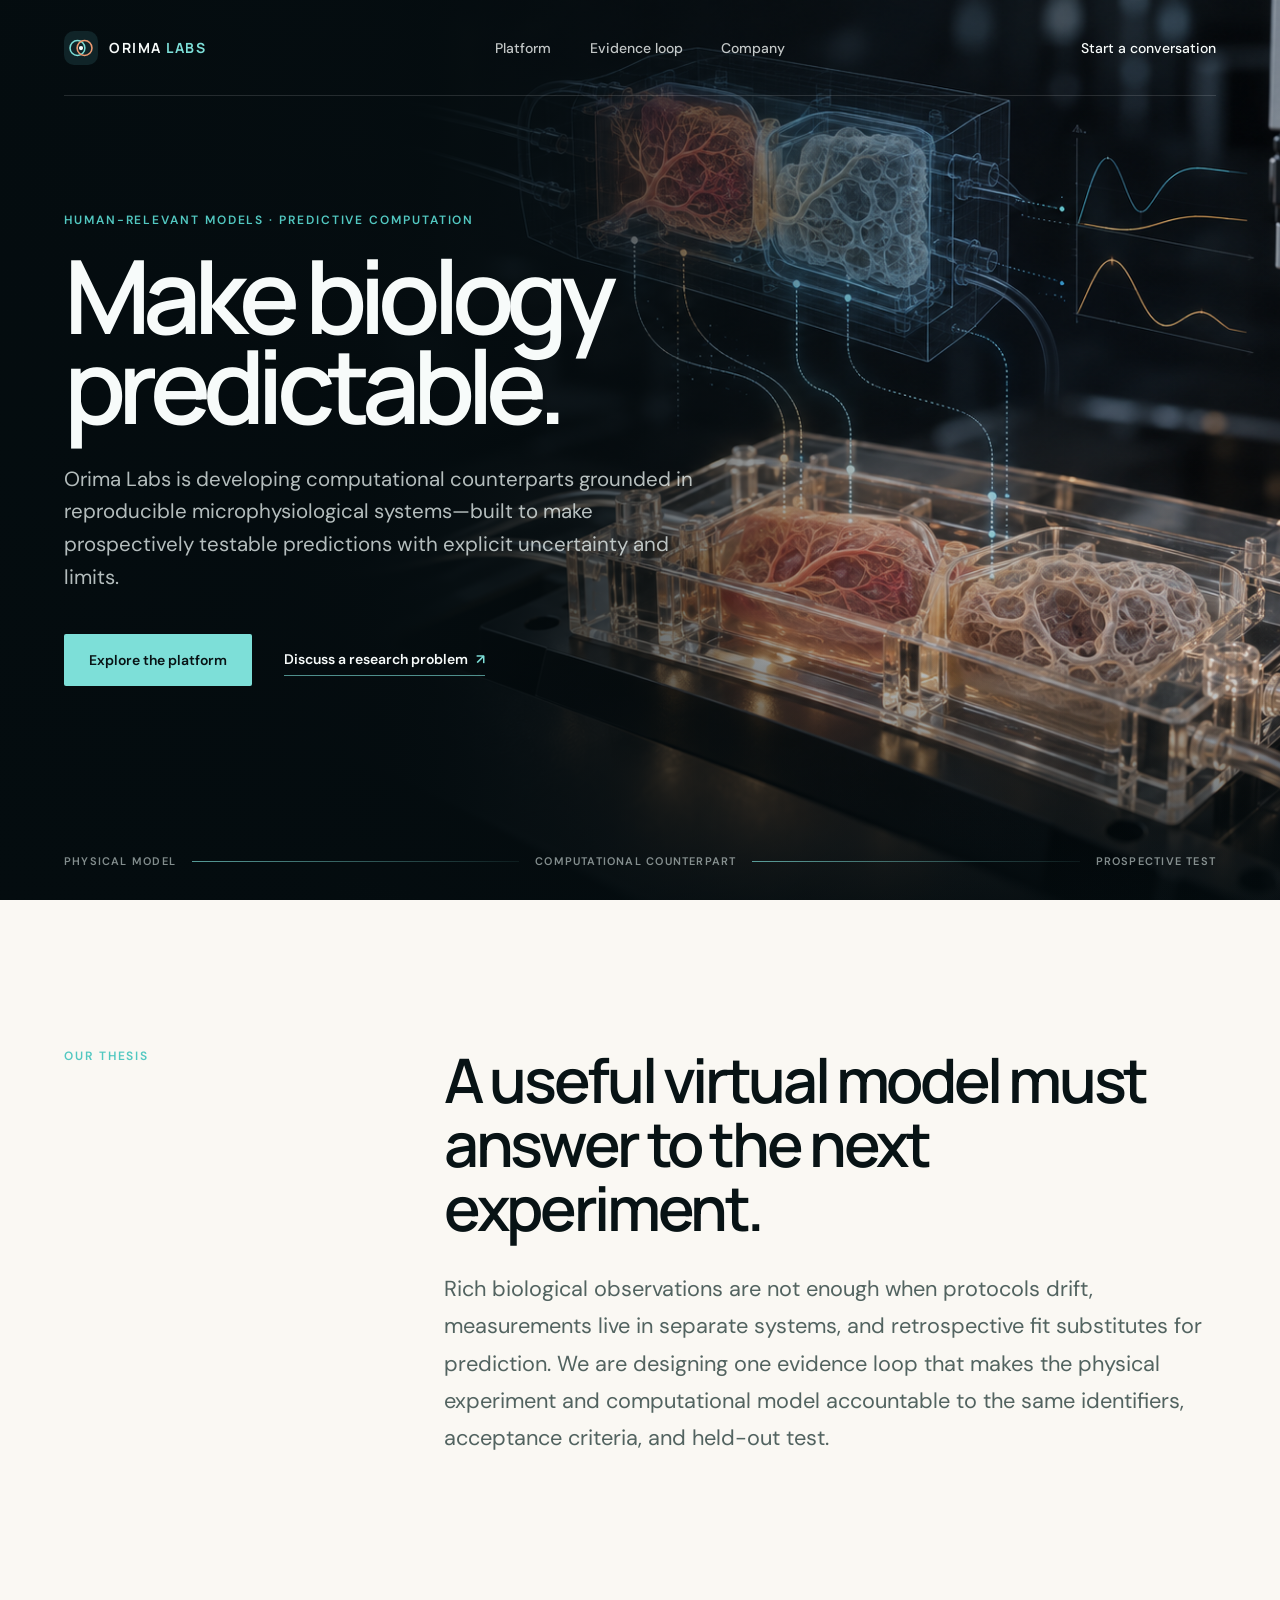
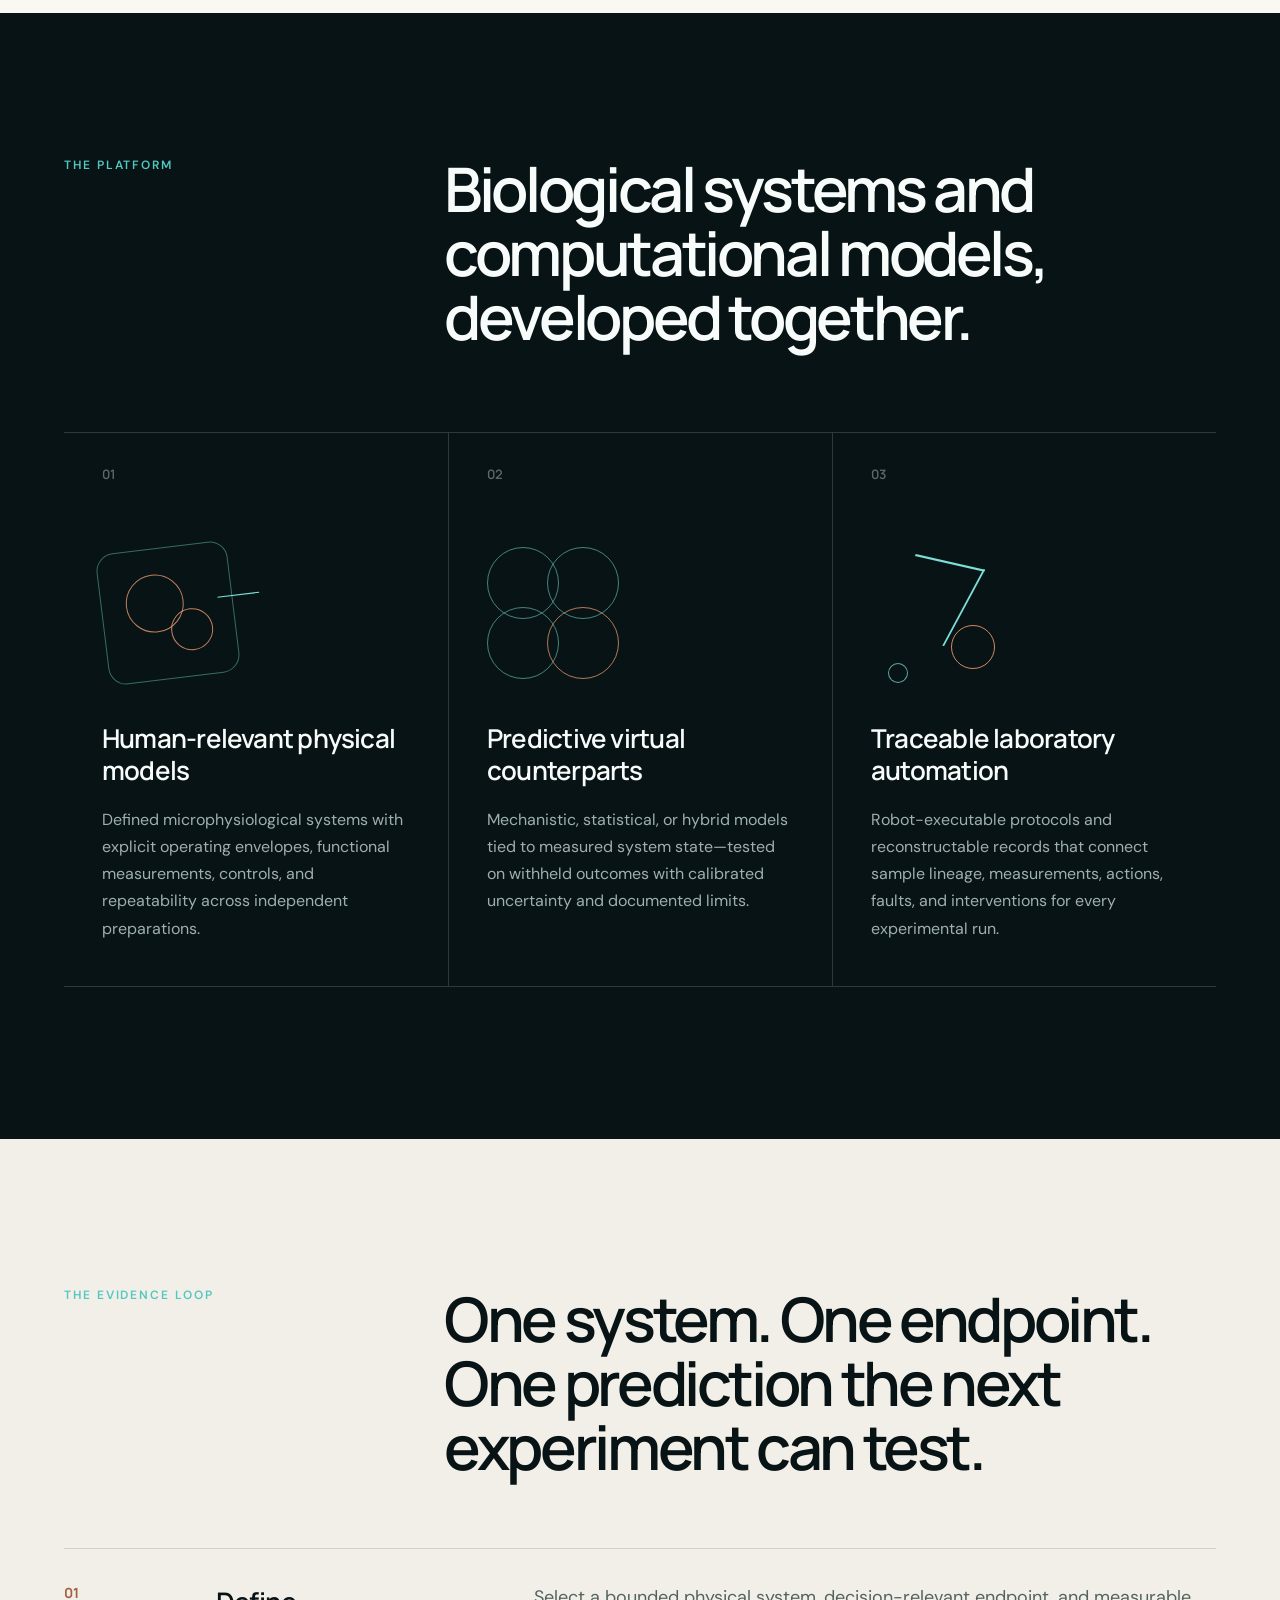
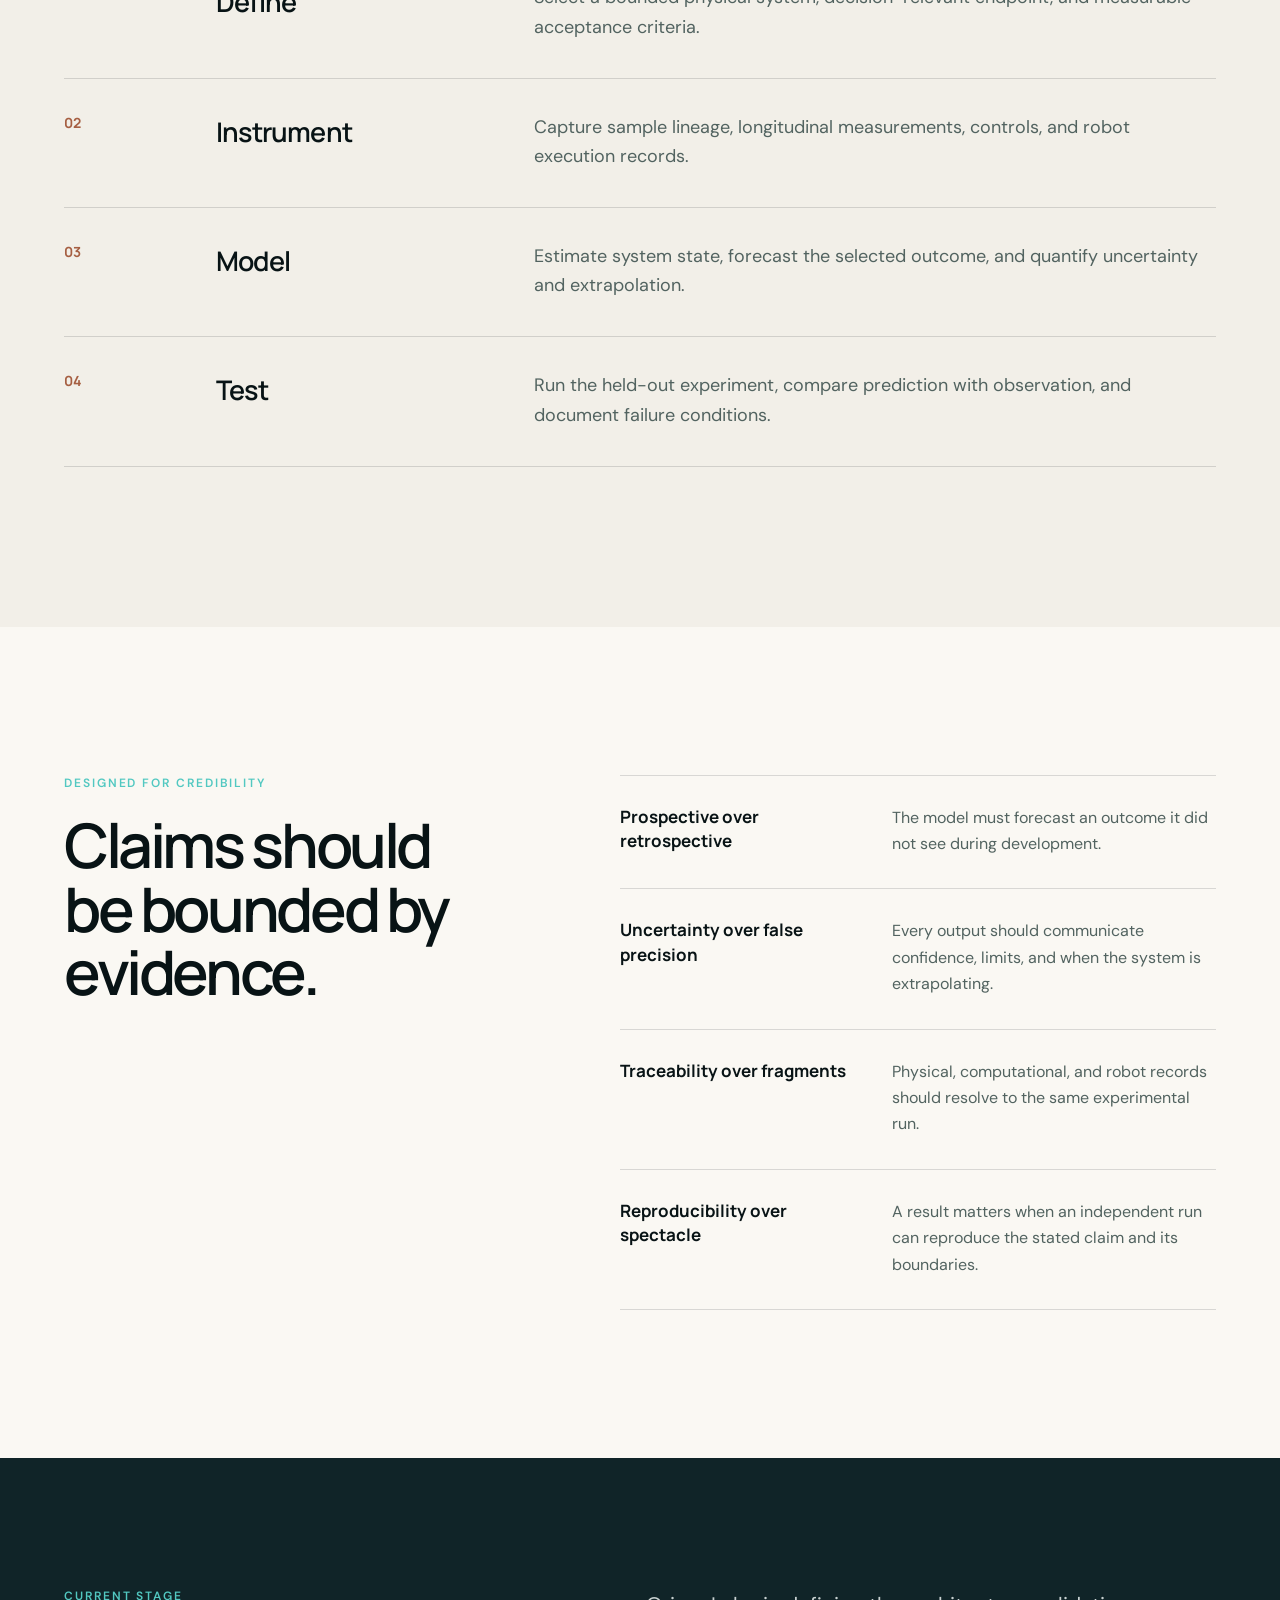
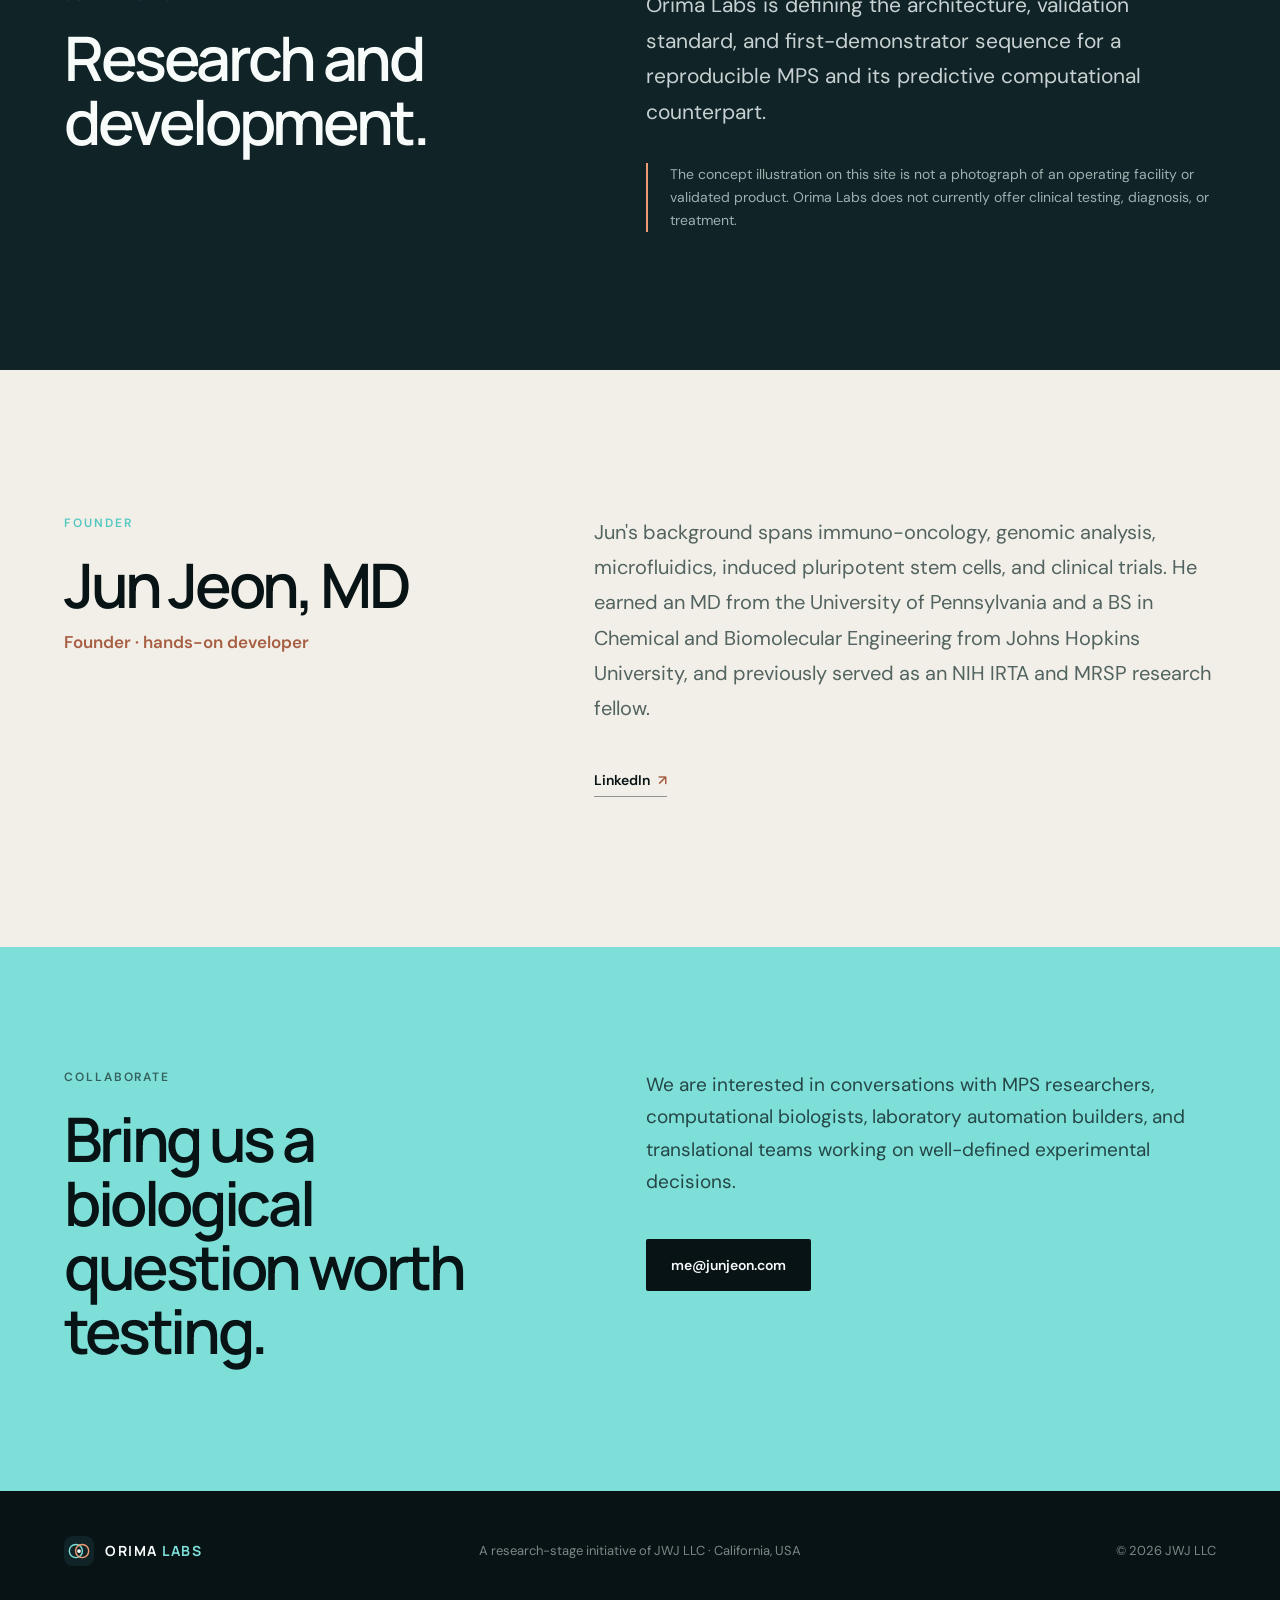
==== index.html @ df7e837a "Launch Orima Labs website" ====
<!doctype html>
<html lang="en">
  <head>
    <meta charset="UTF-8" />
    <meta name="viewport" content="width=device-width, initial-scale=1" />
    <meta
      name="description"
      content="Orima Labs is developing predictive computational counterparts linked to human-relevant microphysiological systems."
    />
    <meta name="theme-color" content="#071315" />
    <meta property="og:title" content="Orima Labs | Predictive models grounded in human biology" />
    <meta
      property="og:description"
      content="Human-relevant microphysiological systems, predictive computation, and reproducible laboratory automation."
    />
    <meta property="og:type" content="website" />
    <meta property="og:url" content="https://orimalabs.com/" />
    <meta property="og:image" content="https://orimalabs.com/assets/mps-virtual-model-hero.png" />
    <meta name="twitter:card" content="summary_large_image" />
    <link rel="canonical" href="https://orimalabs.com/" />
    <link rel="icon" href="./assets/orima-mark.svg" type="image/svg+xml" />
    <link rel="preconnect" href="https://fonts.googleapis.com" />
    <link rel="preconnect" href="https://fonts.gstatic.com" crossorigin />
    <link
      href="https://fonts.googleapis.com/css2?family=DM+Sans:wght@400;500;600&amp;family=Manrope:wght@500;600;700&amp;display=swap"
      rel="stylesheet"
    />
    <link rel="stylesheet" href="./styles.css" />
    <title>Orima Labs | Predictive models grounded in human biology</title>
  </head>
  <body>
    <a class="skip-link" href="#main">Skip to content</a>

    <header class="site-header" data-header>
      <a class="brand" href="#top" aria-label="Orima Labs home">
        <img src="./assets/orima-mark.svg" alt="" width="34" height="34" />
        <span>ORIMA <b>LABS</b></span>
      </a>

      <button class="menu-toggle" type="button" aria-expanded="false" aria-controls="site-nav">
        <span class="sr-only">Toggle navigation</span>
        <span></span><span></span>
      </button>

      <nav id="site-nav" class="site-nav" aria-label="Primary navigation">
        <a href="#platform">Platform</a>
        <a href="#method">Evidence loop</a>
        <a href="#company">Company</a>
      </nav>

      <a class="header-contact" href="mailto:me@junjeon.com">Start a conversation</a>
    </header>

    <main id="main">
      <section class="hero" id="top">
        <div class="hero-media" aria-hidden="true">
          <img
            src="./assets/mps-virtual-model-hero.png"
            alt=""
            width="1672"
            height="941"
          />
        </div>
        <div class="hero-overlay" aria-hidden="true"></div>

        <div class="hero-content shell">
          <p class="eyebrow">Human-relevant models · predictive computation</p>
          <h1>Make biology<br />predictable.</h1>
          <p class="hero-lede">
            Orima Labs is developing computational counterparts grounded in reproducible
            microphysiological systems—built to make prospectively testable predictions with
            explicit uncertainty and limits.
          </p>
          <div class="hero-actions">
            <a class="button button-primary" href="#platform">Explore the platform</a>
            <a class="text-link" href="mailto:me@junjeon.com">Discuss a research problem <span>↗</span></a>
          </div>
        </div>

        <div class="hero-foot shell">
          <span>Physical model</span>
          <span class="hero-line" aria-hidden="true"></span>
          <span>Computational counterpart</span>
          <span class="hero-line" aria-hidden="true"></span>
          <span>Prospective test</span>
        </div>
      </section>

      <section class="manifesto section-light">
        <div class="shell split-intro">
          <p class="section-kicker">Our thesis</p>
          <div>
            <h2>A useful virtual model must answer to the next experiment.</h2>
            <p class="large-copy">
              Rich biological observations are not enough when protocols drift, measurements live
              in separate systems, and retrospective fit substitutes for prediction. We are
              designing one evidence loop that makes the physical experiment and computational
              model accountable to the same identifiers, acceptance criteria, and held-out test.
            </p>
          </div>
        </div>
      </section>

      <section class="platform section-dark" id="platform">
        <div class="shell">
          <div class="section-heading">
            <p class="section-kicker">The platform</p>
            <h2>Biological systems and computational models, developed together.</h2>
          </div>

          <div class="platform-grid">
            <article>
              <div class="card-index">01</div>
              <div class="card-icon physical-icon" aria-hidden="true">
                <span></span><span></span><span></span>
              </div>
              <h3>Human-relevant physical models</h3>
              <p>
                Defined microphysiological systems with explicit operating envelopes, functional
                measurements, controls, and repeatability across independent preparations.
              </p>
            </article>

            <article>
              <div class="card-index">02</div>
              <div class="card-icon virtual-icon" aria-hidden="true">
                <span></span><span></span><span></span><span></span>
              </div>
              <h3>Predictive virtual counterparts</h3>
              <p>
                Mechanistic, statistical, or hybrid models tied to measured system state—tested on
                withheld outcomes with calibrated uncertainty and documented limits.
              </p>
            </article>

            <article>
              <div class="card-index">03</div>
              <div class="card-icon automation-icon" aria-hidden="true">
                <span></span><span></span>
              </div>
              <h3>Traceable laboratory automation</h3>
              <p>
                Robot-executable protocols and reconstructable records that connect sample lineage,
                measurements, actions, faults, and interventions for every experimental run.
              </p>
            </article>
          </div>
        </div>
      </section>

      <section class="method section-paper" id="method">
        <div class="shell">
          <div class="section-heading method-heading">
            <p class="section-kicker">The evidence loop</p>
            <h2>One system. One endpoint. One prediction the next experiment can test.</h2>
          </div>

          <ol class="method-list">
            <li>
              <span class="method-number">01</span>
              <h3>Define</h3>
              <p>Select a bounded physical system, decision-relevant endpoint, and measurable acceptance criteria.</p>
            </li>
            <li>
              <span class="method-number">02</span>
              <h3>Instrument</h3>
              <p>Capture sample lineage, longitudinal measurements, controls, and robot execution records.</p>
            </li>
            <li>
              <span class="method-number">03</span>
              <h3>Model</h3>
              <p>Estimate system state, forecast the selected outcome, and quantify uncertainty and extrapolation.</p>
            </li>
            <li>
              <span class="method-number">04</span>
              <h3>Test</h3>
              <p>Run the held-out experiment, compare prediction with observation, and document failure conditions.</p>
            </li>
          </ol>
        </div>
      </section>

      <section class="principles section-light">
        <div class="shell principles-grid">
          <div>
            <p class="section-kicker">Designed for credibility</p>
            <h2>Claims should be bounded by evidence.</h2>
          </div>
          <dl>
            <div>
              <dt>Prospective over retrospective</dt>
              <dd>The model must forecast an outcome it did not see during development.</dd>
            </div>
            <div>
              <dt>Uncertainty over false precision</dt>
              <dd>Every output should communicate confidence, limits, and when the system is extrapolating.</dd>
            </div>
            <div>
              <dt>Traceability over fragments</dt>
              <dd>Physical, computational, and robot records should resolve to the same experimental run.</dd>
            </div>
            <div>
              <dt>Reproducibility over spectacle</dt>
              <dd>A result matters when an independent run can reproduce the stated claim and its boundaries.</dd>
            </div>
          </dl>
        </div>
      </section>

      <section class="stage section-dark">
        <div class="shell stage-grid">
          <div>
            <p class="section-kicker">Current stage</p>
            <h2>Research and development.</h2>
          </div>
          <div>
            <p>
              Orima Labs is defining the architecture, validation standard, and first-demonstrator
              sequence for a reproducible MPS and its predictive computational counterpart.
            </p>
            <p class="stage-note">
              The concept illustration on this site is not a photograph of an operating facility or
              validated product. Orima Labs does not currently offer clinical testing, diagnosis, or treatment.
            </p>
          </div>
        </div>
      </section>

      <section class="company section-paper" id="company">
        <div class="shell company-grid">
          <div class="founder-card">
            <p class="section-kicker">Founder</p>
            <h2>Jun Jeon, MD</h2>
            <p class="founder-role">Founder · hands-on developer</p>
          </div>
          <div class="founder-copy">
            <p>
              Jun's background spans immuno-oncology, genomic analysis, microfluidics, induced
              pluripotent stem cells, and clinical trials. He earned an MD from the University of
              Pennsylvania and a BS in Chemical and Biomolecular Engineering from Johns Hopkins
              University, and previously served as an NIH IRTA and MRSP research fellow.
            </p>
            <a class="text-link dark-link" href="https://www.linkedin.com/in/jun-jeon/" rel="noreferrer">LinkedIn <span>↗</span></a>
          </div>
        </div>
      </section>

      <section class="contact section-accent">
        <div class="shell contact-grid">
          <div>
            <p class="section-kicker">Collaborate</p>
            <h2>Bring us a biological question worth testing.</h2>
          </div>
          <div class="contact-action">
            <p>
              We are interested in conversations with MPS researchers, computational biologists,
              laboratory automation builders, and translational teams working on well-defined experimental decisions.
            </p>
            <a class="button button-dark" href="mailto:me@junjeon.com">me@junjeon.com</a>
          </div>
        </div>
      </section>
    </main>

    <footer class="site-footer">
      <div class="shell footer-grid">
        <a class="brand footer-brand" href="#top" aria-label="Back to top">
          <img src="./assets/orima-mark.svg" alt="" width="30" height="30" />
          <span>ORIMA <b>LABS</b></span>
        </a>
        <p>A research-stage initiative of JWJ LLC · California, USA</p>
        <p>© <span data-year>2026</span> JWJ LLC</p>
      </div>
    </footer>

    <script src="./script.js"></script>
  </body>
</html>
---- styles.css ----
:root {
  --ink: #081315;
  --ink-soft: #102428;
  --paper: #f2efe8;
  --paper-bright: #faf8f3;
  --white: #f7fbfa;
  --muted: #9eb0ad;
  --muted-dark: #526360;
  --aqua: #7ddfd8;
  --aqua-deep: #52c8c1;
  --coral: #ef9b72;
  --line-dark: rgba(198, 229, 224, 0.18);
  --line-light: rgba(8, 19, 21, 0.14);
  --shell: 1240px;
  color: var(--white);
  background: var(--ink);
  font-family: "DM Sans", system-ui, -apple-system, BlinkMacSystemFont, "Segoe UI", sans-serif;
  font-synthesis: none;
  text-rendering: optimizeLegibility;
}

* {
  box-sizing: border-box;
}

html {
  scroll-behavior: smooth;
  background: var(--ink);
}

body {
  margin: 0;
  overflow-x: hidden;
  background: var(--ink);
}

body.menu-open {
  overflow: hidden;
}

a {
  color: inherit;
}

img {
  display: block;
  max-width: 100%;
}

button,
a {
  -webkit-tap-highlight-color: transparent;
}

.sr-only {
  position: absolute;
  width: 1px;
  height: 1px;
  padding: 0;
  margin: -1px;
  overflow: hidden;
  clip: rect(0, 0, 0, 0);
  white-space: nowrap;
  border: 0;
}

.skip-link {
  position: fixed;
  z-index: 100;
  top: 12px;
  left: 12px;
  transform: translateY(-140%);
  border-radius: 4px;
  padding: 12px 16px;
  color: var(--ink);
  background: var(--aqua);
  text-decoration: none;
}

.skip-link:focus {
  transform: translateY(0);
}

.shell {
  width: min(calc(100% - 10vw), var(--shell));
  margin: 0 auto;
}

.site-header {
  position: absolute;
  z-index: 20;
  top: 0;
  left: 50%;
  display: grid;
  width: min(calc(100% - 10vw), var(--shell));
  height: 96px;
  transform: translateX(-50%);
  grid-template-columns: 1fr auto 1fr;
  align-items: center;
  border-bottom: 1px solid rgba(255, 255, 255, 0.13);
}

.brand {
  display: inline-flex;
  width: fit-content;
  align-items: center;
  gap: 11px;
  color: var(--white);
  font-family: "Manrope", sans-serif;
  font-size: 14px;
  font-weight: 700;
  letter-spacing: 0.11em;
  text-decoration: none;
}

.brand img {
  width: 34px;
  height: 34px;
}

.brand b {
  color: var(--aqua);
  font-weight: 700;
}

.site-nav {
  display: flex;
  align-items: center;
  gap: clamp(24px, 3vw, 44px);
}

.site-nav a,
.header-contact {
  position: relative;
  color: rgba(247, 251, 250, 0.78);
  font-size: 14px;
  font-weight: 500;
  text-decoration: none;
}

.site-nav a::after,
.header-contact::after {
  position: absolute;
  right: 0;
  bottom: -8px;
  left: 0;
  height: 1px;
  content: "";
  background: var(--aqua);
  transform: scaleX(0);
  transform-origin: right;
  transition: transform 180ms ease;
}

.site-nav a:hover::after,
.site-nav a:focus-visible::after,
.header-contact:hover::after,
.header-contact:focus-visible::after {
  transform: scaleX(1);
  transform-origin: left;
}

.header-contact {
  justify-self: end;
  color: var(--white);
}

.menu-toggle {
  display: none;
}

.hero {
  position: relative;
  min-height: max(780px, 100svh);
  overflow: hidden;
  background: #061013;
}

.hero-media,
.hero-overlay {
  position: absolute;
  inset: 0;
}

.hero-media img {
  width: 100%;
  height: 100%;
  object-fit: cover;
  object-position: center;
}

.hero-overlay {
  background:
    linear-gradient(90deg, rgba(4, 12, 15, 0.98) 0%, rgba(4, 12, 15, 0.91) 34%, rgba(4, 12, 15, 0.23) 69%, rgba(4, 12, 15, 0.08) 100%),
    linear-gradient(0deg, rgba(4, 12, 15, 0.84) 0%, transparent 28%);
}

.hero-content {
  position: relative;
  z-index: 2;
  display: flex;
  min-height: max(780px, 100svh);
  flex-direction: column;
  align-items: flex-start;
  justify-content: center;
  padding-top: 116px;
  padding-bottom: 118px;
}

.eyebrow,
.section-kicker {
  margin: 0 0 22px;
  color: var(--aqua-deep);
  font-size: 12px;
  font-weight: 600;
  letter-spacing: 0.16em;
  text-transform: uppercase;
}

.hero h1,
h2,
h3,
p {
  margin-top: 0;
}

.hero h1 {
  max-width: 780px;
  margin-bottom: 32px;
  font-family: "Manrope", sans-serif;
  font-size: clamp(64px, 8vw, 116px);
  font-weight: 600;
  letter-spacing: -0.075em;
  line-height: 0.88;
}

.hero-lede {
  max-width: 650px;
  margin-bottom: 0;
  color: rgba(237, 246, 244, 0.76);
  font-size: clamp(18px, 1.6vw, 23px);
  line-height: 1.6;
}

.hero-actions {
  display: flex;
  margin-top: 40px;
  align-items: center;
  gap: 32px;
}

.button {
  display: inline-flex;
  min-height: 52px;
  align-items: center;
  justify-content: center;
  border: 1px solid transparent;
  border-radius: 2px;
  padding: 0 24px;
  font-size: 14px;
  font-weight: 600;
  text-decoration: none;
  transition: background 180ms ease, color 180ms ease, transform 180ms ease;
}

.button:hover,
.button:focus-visible {
  transform: translateY(-2px);
}

.button-primary {
  color: var(--ink);
  background: var(--aqua);
}

.button-primary:hover,
.button-primary:focus-visible {
  background: #9decE6;
}

.text-link {
  display: inline-flex;
  padding: 7px 0;
  align-items: center;
  gap: 8px;
  border-bottom: 1px solid rgba(125, 223, 216, 0.62);
  color: var(--white);
  font-size: 14px;
  font-weight: 600;
  text-decoration: none;
}

.text-link span {
  color: var(--aqua);
  transition: transform 180ms ease;
}

.text-link:hover span,
.text-link:focus-visible span {
  transform: translate(2px, -2px);
}

.hero-foot {
  position: absolute;
  z-index: 3;
  right: 0;
  bottom: 32px;
  left: 0;
  display: grid;
  grid-template-columns: auto 1fr auto 1fr auto;
  align-items: center;
  gap: 16px;
  color: rgba(222, 235, 232, 0.58);
  font-size: 11px;
  font-weight: 600;
  letter-spacing: 0.11em;
  text-transform: uppercase;
}

.hero-line {
  height: 1px;
  background: linear-gradient(90deg, rgba(125, 223, 216, 0.68), rgba(125, 223, 216, 0.08));
}

.section-light,
.section-paper,
.section-dark,
.section-accent {
  position: relative;
}

.section-light {
  color: var(--ink);
  background: var(--paper-bright);
}

.section-paper {
  color: var(--ink);
  background: var(--paper);
}

.section-dark {
  color: var(--white);
  background: var(--ink);
}

.section-accent {
  color: var(--ink);
  background: var(--aqua);
}

.manifesto {
  padding: 148px 0 156px;
}

.split-intro {
  display: grid;
  grid-template-columns: minmax(180px, 0.36fr) minmax(540px, 1fr);
  gap: 8vw;
}

.split-intro h2,
.section-heading h2,
.principles h2,
.stage h2,
.company h2,
.contact h2 {
  margin-bottom: 30px;
  font-family: "Manrope", sans-serif;
  font-size: clamp(40px, 4.8vw, 68px);
  font-weight: 600;
  letter-spacing: -0.055em;
  line-height: 1.04;
}

.large-copy {
  max-width: 850px;
  margin-bottom: 0;
  color: var(--muted-dark);
  font-size: clamp(19px, 1.7vw, 23px);
  line-height: 1.72;
}

.platform {
  padding: 144px 0 152px;
}

.section-heading {
  display: grid;
  grid-template-columns: minmax(180px, 0.36fr) minmax(540px, 1fr);
  gap: 8vw;
  align-items: start;
  margin-bottom: 84px;
}

.section-heading h2 {
  max-width: 900px;
  margin-bottom: 0;
}

.platform-grid {
  display: grid;
  grid-template-columns: repeat(3, 1fr);
  border-top: 1px solid var(--line-dark);
  border-bottom: 1px solid var(--line-dark);
}

.platform-grid article {
  position: relative;
  min-height: 520px;
  padding: 32px 38px 44px;
}

.platform-grid article + article {
  border-left: 1px solid var(--line-dark);
}

.card-index {
  color: rgba(202, 221, 217, 0.43);
  font-family: "Manrope", sans-serif;
  font-size: 13px;
  font-weight: 600;
}

.card-icon {
  position: relative;
  width: 132px;
  height: 132px;
  margin: 64px 0 44px;
}

.physical-icon {
  border: 1px solid rgba(125, 223, 216, 0.42);
  border-radius: 18px;
  transform: rotate(-7deg);
}

.physical-icon span {
  position: absolute;
  border: 1px solid rgba(239, 155, 114, 0.8);
  border-radius: 50%;
}

.physical-icon span:nth-child(1) {
  top: 25px;
  left: 24px;
  width: 58px;
  height: 58px;
}

.physical-icon span:nth-child(2) {
  right: 22px;
  bottom: 25px;
  width: 42px;
  height: 42px;
}

.physical-icon span:nth-child(3) {
  top: 55px;
  right: -28px;
  width: 42px;
  height: 1px;
  border: 0;
  border-top: 1px solid var(--aqua);
  border-radius: 0;
}

.virtual-icon span {
  position: absolute;
  width: 72px;
  height: 72px;
  border: 1px solid rgba(125, 223, 216, 0.54);
  border-radius: 50%;
}

.virtual-icon span:nth-child(1) { top: 0; left: 0; }
.virtual-icon span:nth-child(2) { top: 0; right: 0; }
.virtual-icon span:nth-child(3) { bottom: 0; left: 0; }
.virtual-icon span:nth-child(4) { right: 0; bottom: 0; border-color: rgba(239, 155, 114, 0.74); }

.automation-icon span:first-child {
  position: absolute;
  top: 14px;
  left: 21px;
  width: 76px;
  height: 78px;
  border-top: 2px solid var(--aqua);
  border-right: 2px solid var(--aqua);
  transform: skew(-18deg) rotate(12deg);
}

.automation-icon span:last-child {
  position: absolute;
  right: 8px;
  bottom: 10px;
  width: 44px;
  height: 44px;
  border: 1px solid rgba(239, 155, 114, 0.86);
  border-radius: 50%;
  box-shadow: -75px 26px 0 -13px var(--ink), -75px 26px 0 -12px rgba(125, 223, 216, 0.72);
}

.platform-grid h3 {
  margin-bottom: 20px;
  font-family: "Manrope", sans-serif;
  font-size: 26px;
  font-weight: 600;
  letter-spacing: -0.03em;
  line-height: 1.2;
}

.platform-grid p {
  margin-bottom: 0;
  color: var(--muted);
  font-size: 16px;
  line-height: 1.7;
}

.method {
  padding: 148px 0 160px;
}

.method-heading {
  margin-bottom: 70px;
}

.method-list {
  margin: 0;
  padding: 0;
  border-top: 1px solid var(--line-light);
  list-style: none;
}

.method-list li {
  display: grid;
  grid-template-columns: 120px minmax(180px, 0.42fr) minmax(420px, 1fr);
  gap: 32px;
  align-items: start;
  border-bottom: 1px solid var(--line-light);
  padding: 34px 0 36px;
}

.method-number {
  color: #a65f42;
  font-family: "Manrope", sans-serif;
  font-size: 14px;
  font-weight: 700;
}

.method-list h3 {
  margin-bottom: 0;
  font-family: "Manrope", sans-serif;
  font-size: 27px;
  font-weight: 600;
  letter-spacing: -0.03em;
}

.method-list p {
  max-width: 680px;
  margin-bottom: 0;
  color: var(--muted-dark);
  font-size: 18px;
  line-height: 1.62;
}

.principles {
  padding: 148px 0;
}

.principles-grid {
  display: grid;
  grid-template-columns: minmax(320px, 0.85fr) minmax(520px, 1.15fr);
  gap: 9vw;
}

.principles h2 {
  max-width: 570px;
}

.principles dl {
  margin: 0;
}

.principles dl > div {
  display: grid;
  grid-template-columns: 0.85fr 1.15fr;
  gap: 32px;
  border-top: 1px solid var(--line-light);
  padding: 29px 0 31px;
}

.principles dl > div:last-child {
  border-bottom: 1px solid var(--line-light);
}

.principles dt {
  font-family: "Manrope", sans-serif;
  font-size: 17px;
  font-weight: 700;
  line-height: 1.45;
}

.principles dd {
  margin: 0;
  color: var(--muted-dark);
  font-size: 16px;
  line-height: 1.65;
}

.stage {
  padding: 130px 0 138px;
  background: var(--ink-soft);
}

.stage-grid,
.contact-grid {
  display: grid;
  grid-template-columns: minmax(350px, 0.9fr) minmax(470px, 1.1fr);
  gap: 9vw;
  align-items: start;
}

.stage h2 {
  margin-bottom: 0;
}

.stage-grid > div:last-child > p:first-child {
  color: rgba(241, 248, 247, 0.82);
  font-size: 21px;
  line-height: 1.7;
}

.stage-note {
  max-width: 670px;
  margin: 32px 0 0;
  border-left: 2px solid var(--coral);
  padding-left: 22px;
  color: var(--muted);
  font-size: 14px;
  line-height: 1.65;
}

.company {
  padding: 145px 0 150px;
}

.company-grid {
  display: grid;
  grid-template-columns: minmax(340px, 0.8fr) minmax(520px, 1.2fr);
  gap: 9vw;
  align-items: start;
}

.company h2 {
  margin-bottom: 14px;
}

.founder-role {
  color: #a65f42;
  font-size: 17px;
  font-weight: 600;
}

.founder-copy > p {
  max-width: 780px;
  color: var(--muted-dark);
  font-size: 20px;
  line-height: 1.76;
}

.dark-link {
  margin-top: 18px;
  border-bottom-color: rgba(8, 19, 21, 0.42);
  color: var(--ink);
}

.dark-link span {
  color: #a65f42;
}

.contact {
  padding: 122px 0 128px;
}

.section-accent .section-kicker {
  color: rgba(8, 19, 21, 0.62);
}

.contact h2 {
  max-width: 660px;
  margin-bottom: 0;
}

.contact-action p {
  max-width: 700px;
  color: rgba(8, 19, 21, 0.75);
  font-size: 19px;
  line-height: 1.7;
}

.button-dark {
  margin-top: 22px;
  color: var(--white);
  background: var(--ink);
}

.button-dark:hover,
.button-dark:focus-visible {
  background: #183236;
}

.site-footer {
  padding: 45px 0 48px;
  background: var(--ink);
}

.footer-grid {
  display: grid;
  grid-template-columns: 1fr auto 1fr;
  align-items: center;
  color: rgba(222, 235, 232, 0.54);
  font-size: 13px;
}

.footer-grid p {
  margin: 0;
}

.footer-grid p:last-child {
  justify-self: end;
}

.footer-brand img {
  width: 30px;
  height: 30px;
}

:focus-visible {
  outline: 2px solid var(--aqua);
  outline-offset: 4px;
}

@media (max-width: 1000px) {
  .site-header {
    grid-template-columns: 1fr auto;
  }

  .header-contact {
    display: none;
  }

  .site-nav {
    justify-self: end;
  }

  .platform-grid {
    grid-template-columns: 1fr;
  }

  .platform-grid article {
    display: grid;
    min-height: 0;
    grid-template-columns: 60px 170px minmax(240px, 0.75fr) minmax(320px, 1fr);
    gap: 28px;
    align-items: center;
    padding: 40px 24px;
  }

  .platform-grid article + article {
    border-top: 1px solid var(--line-dark);
    border-left: 0;
  }

  .card-icon {
    margin: 0;
    transform: scale(0.78);
    transform-origin: center;
  }

  .physical-icon {
    transform: rotate(-7deg) scale(0.78);
  }

  .platform-grid h3,
  .platform-grid p {
    margin: 0;
  }

  .split-intro,
  .section-heading,
  .principles-grid,
  .company-grid,
  .stage-grid,
  .contact-grid {
    gap: 6vw;
  }
}

@media (max-width: 760px) {
  .shell,
  .site-header {
    width: min(calc(100% - 40px), var(--shell));
  }

  .site-header {
    height: 78px;
    grid-template-columns: 1fr auto;
  }

  .menu-toggle {
    position: relative;
    z-index: 22;
    display: flex;
    width: 42px;
    height: 42px;
    flex-direction: column;
    align-items: center;
    justify-content: center;
    gap: 7px;
    border: 0;
    background: transparent;
  }

  .menu-toggle > span:not(.sr-only) {
    display: block;
    width: 23px;
    height: 1px;
    background: var(--white);
    transition: transform 180ms ease;
  }

  .menu-toggle[aria-expanded="true"] > span:nth-last-child(2) {
    transform: translateY(4px) rotate(45deg);
  }

  .menu-toggle[aria-expanded="true"] > span:last-child {
    transform: translateY(-4px) rotate(-45deg);
  }

  .site-nav {
    position: fixed;
    z-index: 21;
    inset: 0;
    display: flex;
    visibility: hidden;
    flex-direction: column;
    align-items: flex-start;
    justify-content: center;
    padding: 80px 20px 40px;
    gap: 26px;
    opacity: 0;
    background: rgba(7, 19, 21, 0.98);
    transition: opacity 180ms ease, visibility 180ms ease;
  }

  .site-nav.is-open {
    visibility: visible;
    opacity: 1;
  }

  .site-nav a {
    font-family: "Manrope", sans-serif;
    font-size: 34px;
    font-weight: 600;
    letter-spacing: -0.04em;
  }

  .hero {
    min-height: 760px;
  }

  .hero-media img {
    object-position: 66% center;
  }

  .hero-overlay {
    background:
      linear-gradient(0deg, rgba(4, 12, 15, 0.98) 0%, rgba(4, 12, 15, 0.87) 49%, rgba(4, 12, 15, 0.18) 100%),
      linear-gradient(90deg, rgba(4, 12, 15, 0.45), transparent);
  }

  .hero-content {
    min-height: 760px;
    justify-content: flex-end;
    padding-top: 118px;
    padding-bottom: 100px;
  }

  .hero h1 {
    font-size: clamp(55px, 17vw, 76px);
  }

  .hero-lede {
    font-size: 17px;
  }

  .hero-actions {
    align-items: flex-start;
    flex-direction: column;
    gap: 18px;
  }

  .hero-foot {
    display: none;
  }

  .manifesto,
  .platform,
  .method,
  .principles,
  .company {
    padding: 92px 0 98px;
  }

  .stage,
  .contact {
    padding: 88px 0 94px;
  }

  .split-intro,
  .section-heading,
  .principles-grid,
  .company-grid,
  .stage-grid,
  .contact-grid {
    grid-template-columns: 1fr;
    gap: 24px;
  }

  .section-heading,
  .method-heading {
    margin-bottom: 52px;
  }

  .split-intro h2,
  .section-heading h2,
  .principles h2,
  .stage h2,
  .company h2,
  .contact h2 {
    font-size: clamp(38px, 11vw, 54px);
  }

  .large-copy,
  .founder-copy > p,
  .stage-grid > div:last-child > p:first-child,
  .contact-action p {
    font-size: 18px;
  }

  .platform-grid article {
    display: block;
    padding: 32px 6px 42px;
  }

  .card-icon {
    margin: 40px 0 30px;
    transform: scale(0.8);
    transform-origin: left center;
  }

  .physical-icon {
    transform: rotate(-7deg) scale(0.8);
    transform-origin: left center;
  }

  .platform-grid h3 {
    margin-bottom: 16px;
  }

  .method-list li {
    grid-template-columns: 54px 1fr;
    gap: 18px;
    padding: 27px 0 30px;
  }

  .method-list p {
    grid-column: 2;
    font-size: 16px;
  }

  .principles dl > div {
    grid-template-columns: 1fr;
    gap: 10px;
  }

  .contact-action {
    margin-top: 16px;
  }

  .footer-grid {
    grid-template-columns: 1fr;
    gap: 20px;
  }

  .footer-grid p:last-child {
    justify-self: start;
  }
}

@media (prefers-reduced-motion: reduce) {
  html {
    scroll-behavior: auto;
  }

  *,
  *::before,
  *::after {
    scroll-behavior: auto !important;
    transition-duration: 0.01ms !important;
  }
}
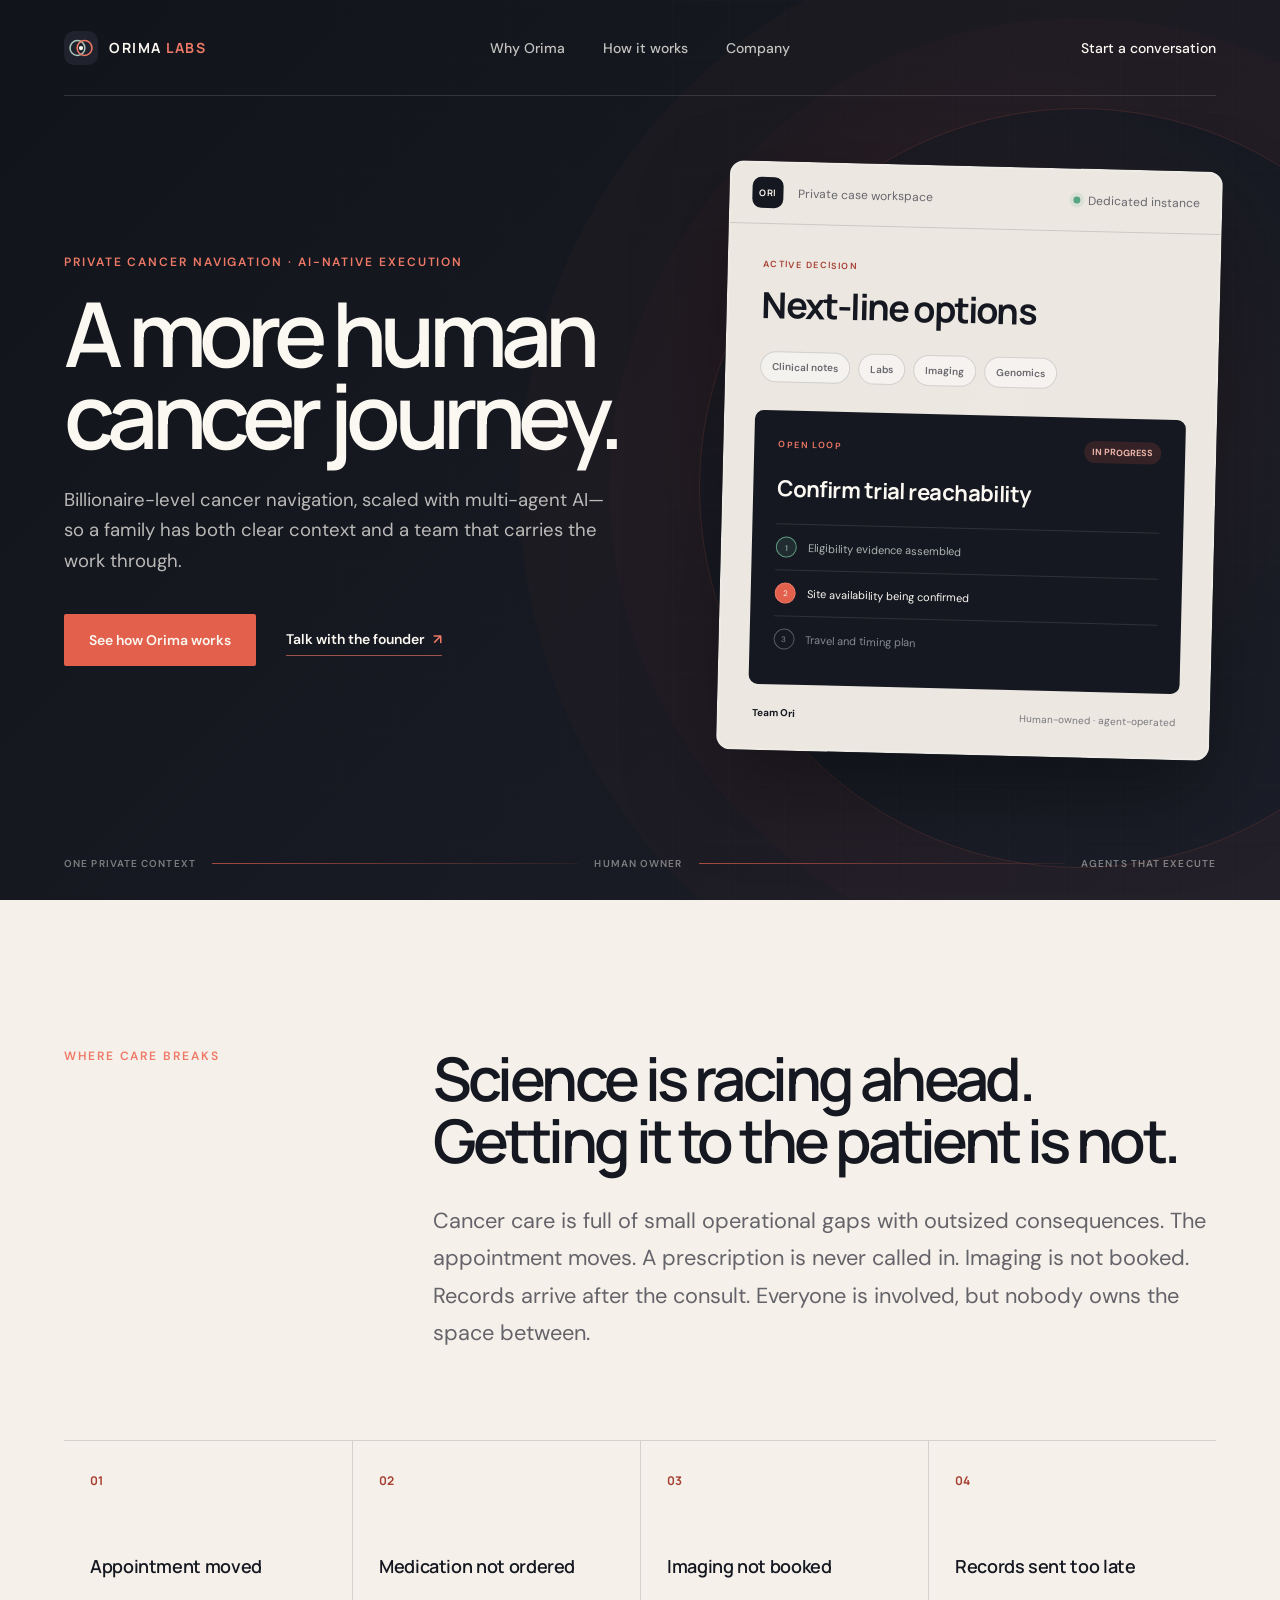
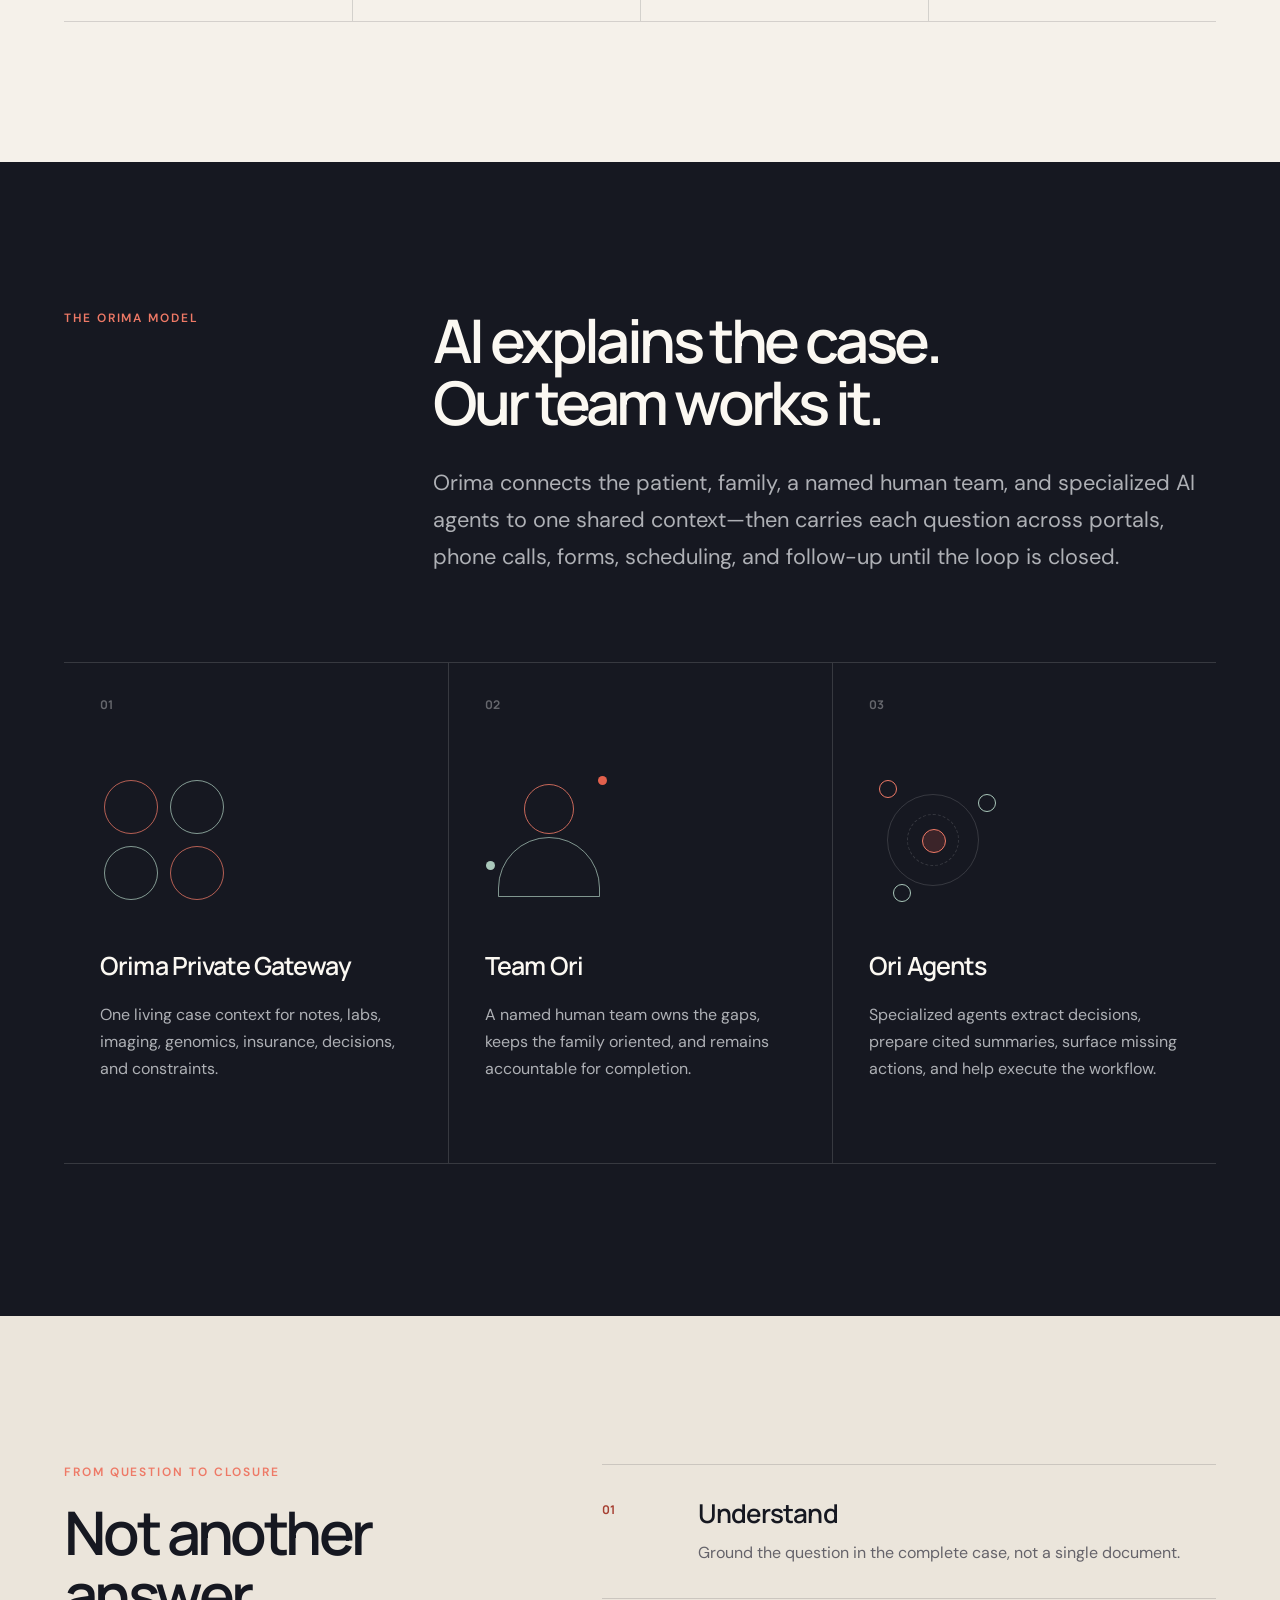
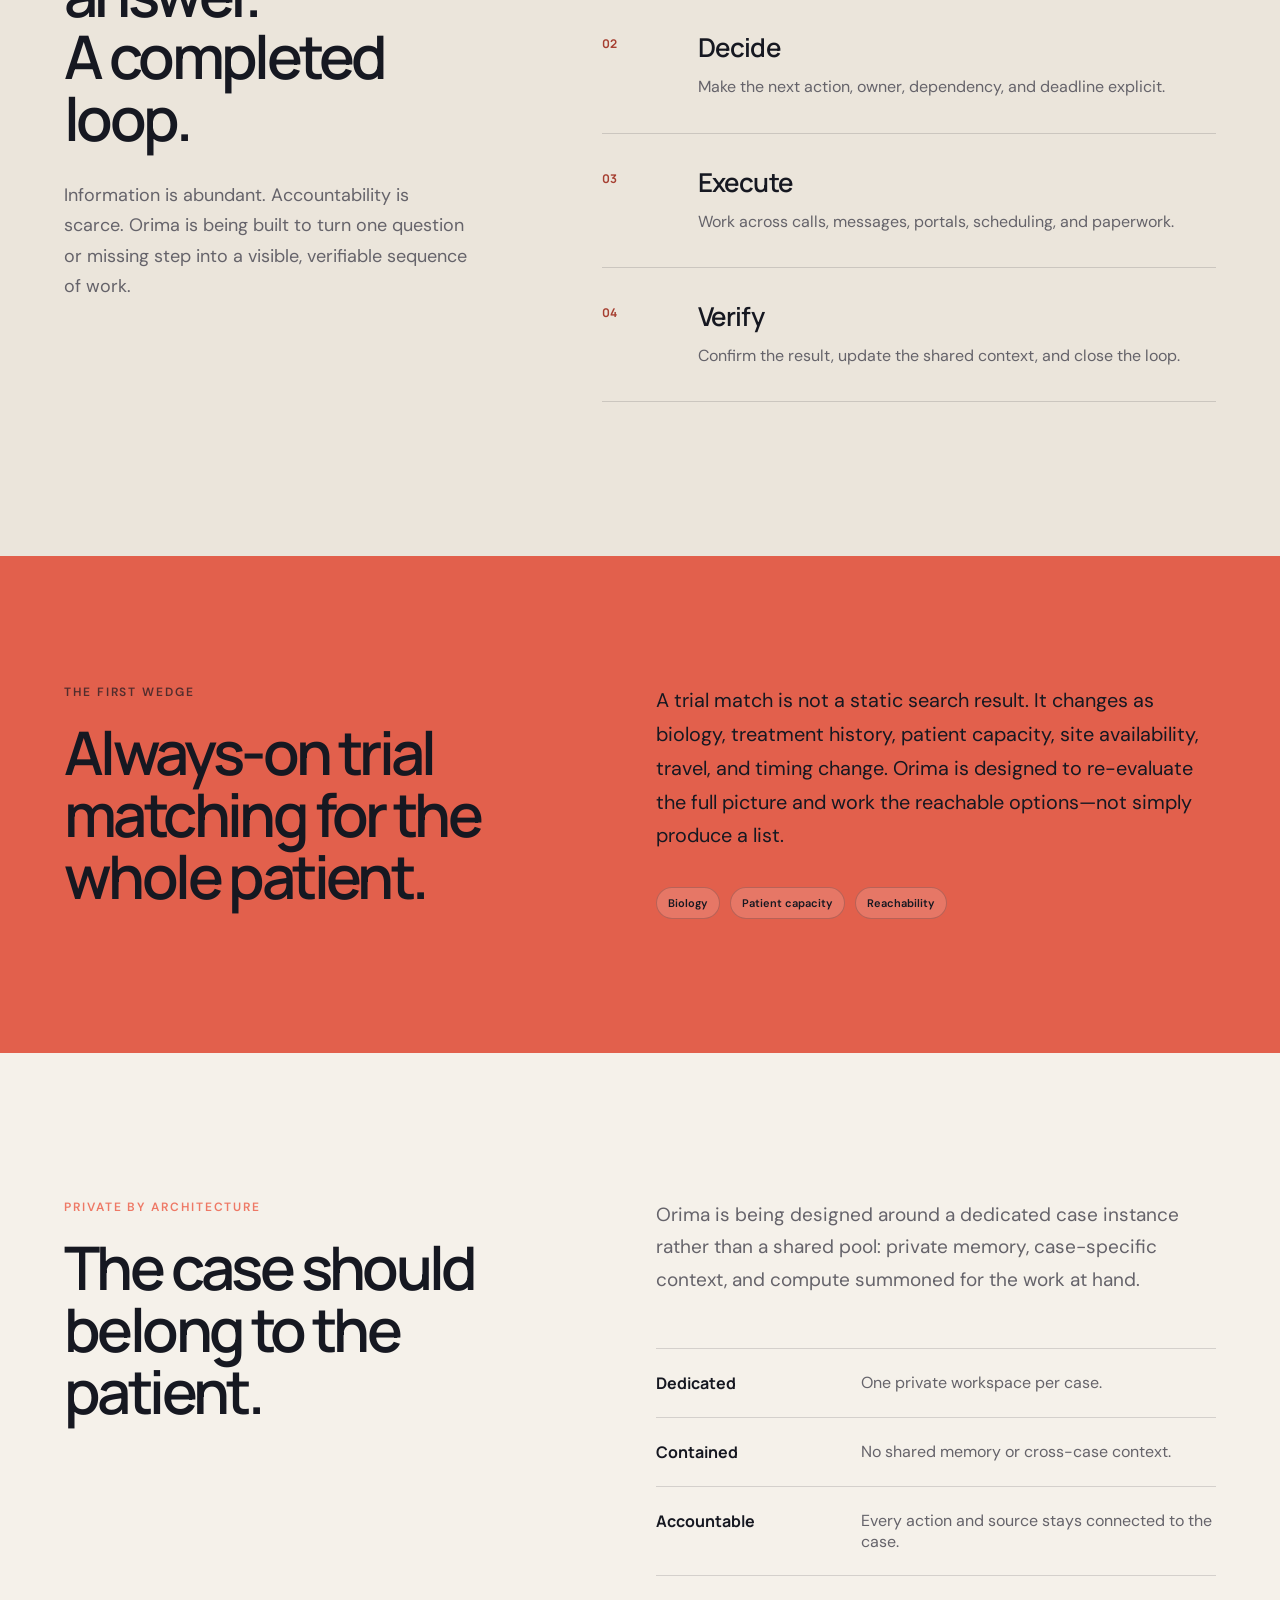
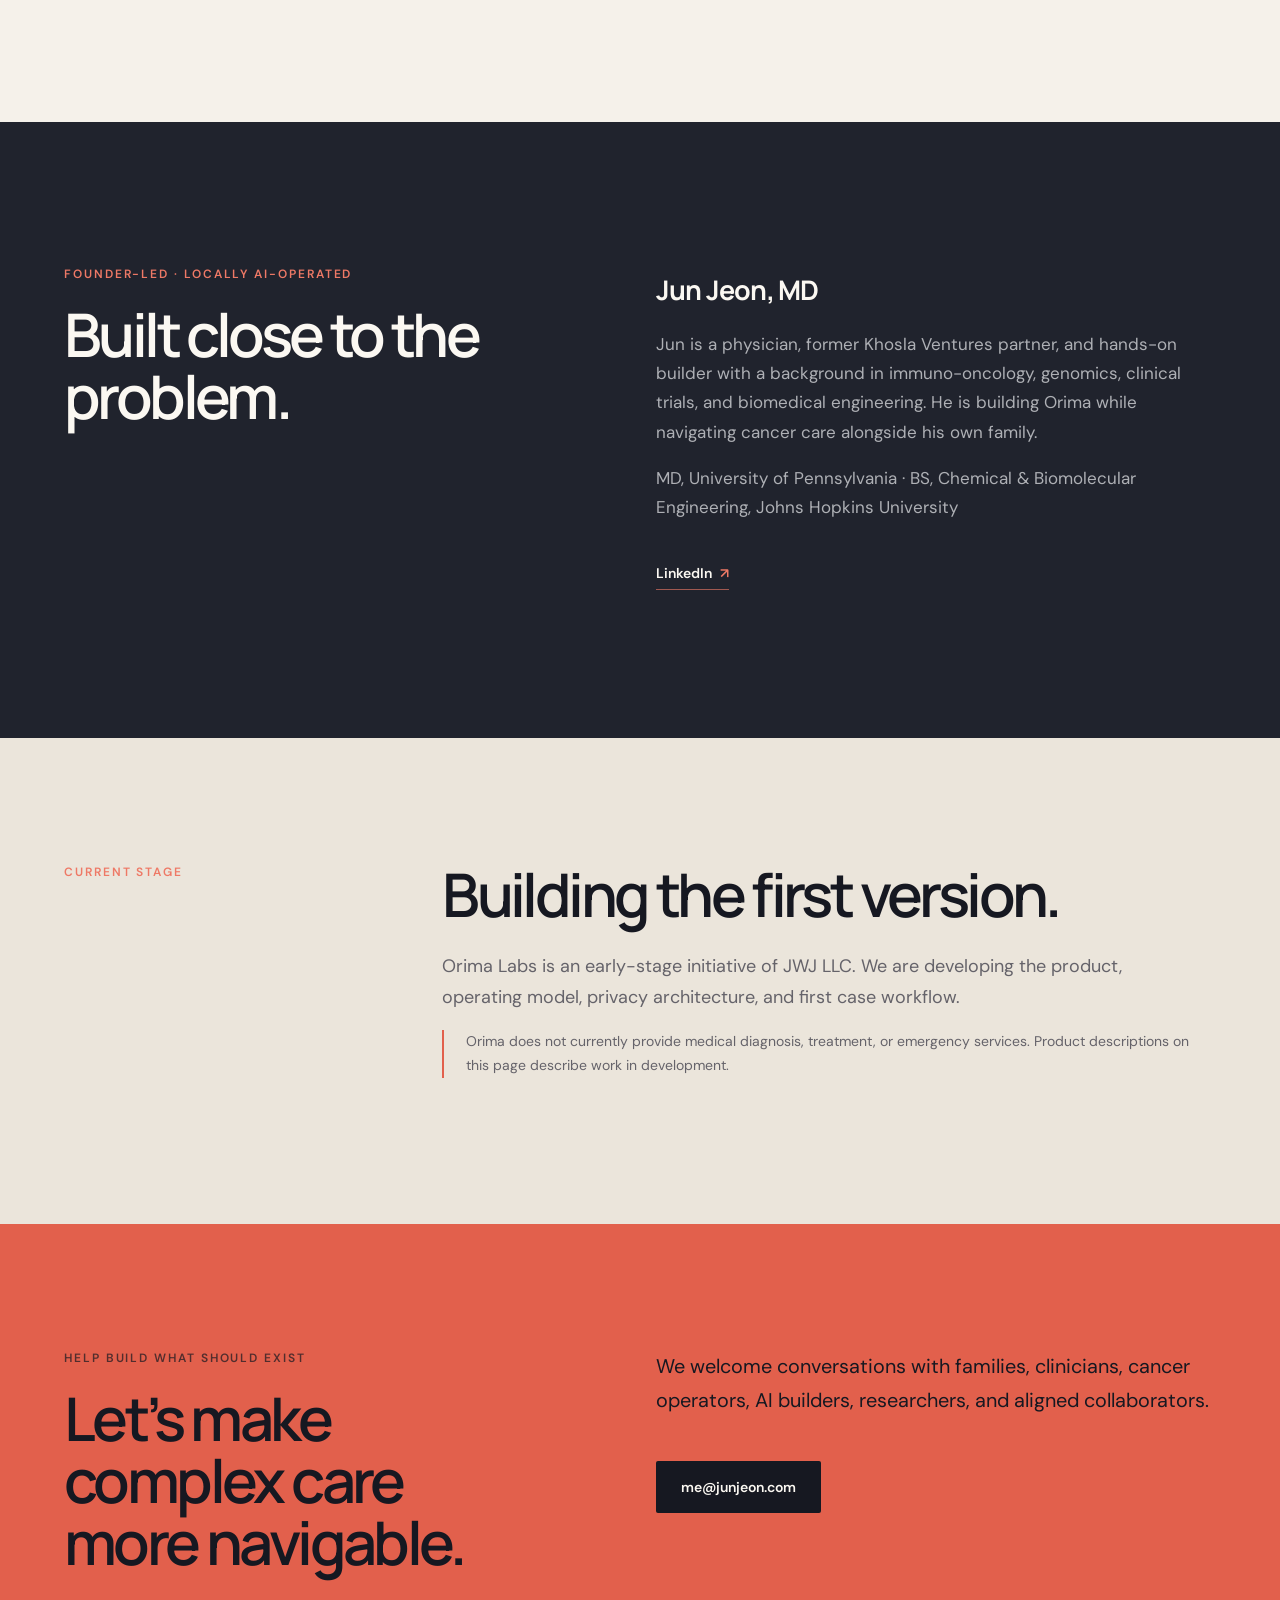
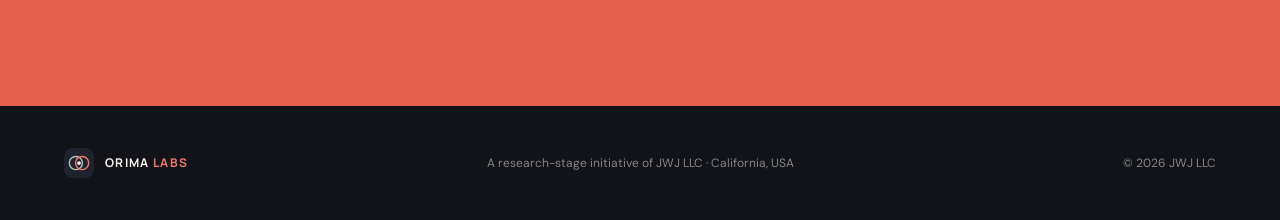
==== commit 45109982: "Align landing page with investor deck" ====
--- a/index.html
+++ b/index.html
@@ -3,276 +3,89 @@
   <head>
     <meta charset="UTF-8" />
     <meta name="viewport" content="width=device-width, initial-scale=1" />
-    <meta
-      name="description"
-      content="Orima Labs is developing predictive computational counterparts linked to human-relevant microphysiological systems."
-    />
-    <meta name="theme-color" content="#071315" />
-    <meta property="og:title" content="Orima Labs | Predictive models grounded in human biology" />
-    <meta
-      property="og:description"
-      content="Human-relevant microphysiological systems, predictive computation, and reproducible laboratory automation."
-    />
+    <meta name="description" content="Orima Labs is building private cancer navigation that combines a dedicated human team with multi-agent AI to carry complex care workflows through to completion." />
+    <meta name="theme-color" content="#161821" />
+    <meta property="og:title" content="Orima Labs | A more human cancer journey" />
+    <meta property="og:description" content="Private cancer navigation. Human accountability. Multi-agent execution." />
     <meta property="og:type" content="website" />
     <meta property="og:url" content="https://orimalabs.com/" />
-    <meta property="og:image" content="https://orimalabs.com/assets/mps-virtual-model-hero.png" />
-    <meta name="twitter:card" content="summary_large_image" />
+    <meta name="twitter:card" content="summary" />
     <link rel="canonical" href="https://orimalabs.com/" />
     <link rel="icon" href="./assets/orima-mark.svg" type="image/svg+xml" />
     <link rel="preconnect" href="https://fonts.googleapis.com" />
     <link rel="preconnect" href="https://fonts.gstatic.com" crossorigin />
-    <link
-      href="https://fonts.googleapis.com/css2?family=DM+Sans:wght@400;500;600&amp;family=Manrope:wght@500;600;700&amp;display=swap"
-      rel="stylesheet"
-    />
+    <link href="https://fonts.googleapis.com/css2?family=DM+Sans:wght@400;500;600&amp;family=Manrope:wght@500;600;700&amp;display=swap" rel="stylesheet" />
     <link rel="stylesheet" href="./styles.css" />
-    <title>Orima Labs | Predictive models grounded in human biology</title>
+    <title>Orima Labs | A more human cancer journey</title>
   </head>
   <body>
     <a class="skip-link" href="#main">Skip to content</a>
-
     <header class="site-header" data-header>
-      <a class="brand" href="#top" aria-label="Orima Labs home">
-        <img src="./assets/orima-mark.svg" alt="" width="34" height="34" />
-        <span>ORIMA <b>LABS</b></span>
-      </a>
-
-      <button class="menu-toggle" type="button" aria-expanded="false" aria-controls="site-nav">
-        <span class="sr-only">Toggle navigation</span>
-        <span></span><span></span>
-      </button>
-
-      <nav id="site-nav" class="site-nav" aria-label="Primary navigation">
-        <a href="#platform">Platform</a>
-        <a href="#method">Evidence loop</a>
-        <a href="#company">Company</a>
-      </nav>
-
+      <a class="brand" href="#top" aria-label="Orima Labs home"><img src="./assets/orima-mark.svg" alt="" width="34" height="34" /><span>ORIMA <b>LABS</b></span></a>
+      <button class="menu-toggle" type="button" aria-expanded="false" aria-controls="site-nav"><span class="sr-only">Toggle navigation</span><span></span><span></span></button>
+      <nav id="site-nav" class="site-nav" aria-label="Primary navigation"><a href="#problem">Why Orima</a><a href="#platform">How it works</a><a href="#company">Company</a></nav>
       <a class="header-contact" href="mailto:me@junjeon.com">Start a conversation</a>
     </header>
 
     <main id="main">
       <section class="hero" id="top">
-        <div class="hero-media" aria-hidden="true">
-          <img
-            src="./assets/mps-virtual-model-hero.png"
-            alt=""
-            width="1672"
-            height="941"
-          />
-        </div>
-        <div class="hero-overlay" aria-hidden="true"></div>
-
-        <div class="hero-content shell">
-          <p class="eyebrow">Human-relevant models · predictive computation</p>
-          <h1>Make biology<br />predictable.</h1>
-          <p class="hero-lede">
-            Orima Labs is developing computational counterparts grounded in reproducible
-            microphysiological systems—built to make prospectively testable predictions with
-            explicit uncertainty and limits.
-          </p>
-          <div class="hero-actions">
-            <a class="button button-primary" href="#platform">Explore the platform</a>
-            <a class="text-link" href="mailto:me@junjeon.com">Discuss a research problem <span>↗</span></a>
+        <div class="hero-glow" aria-hidden="true"></div>
+        <div class="hero-grid shell">
+          <div class="hero-copy">
+            <p class="eyebrow">Private cancer navigation · AI-native execution</p>
+            <h1>A more human<br />cancer journey.</h1>
+            <p class="hero-lede">Billionaire-level cancer navigation, scaled with multi-agent AI—so a family has both clear context and a team that carries the work through.</p>
+            <div class="hero-actions"><a class="button button-primary" href="#platform">See how Orima works</a><a class="text-link" href="mailto:me@junjeon.com">Talk with the founder <span>↗</span></a></div>
+          </div>
+          <div class="case-window" aria-label="Illustration of an Orima case workspace">
+            <div class="case-topbar"><span class="case-mark">ORI</span><span>Private case workspace</span><span class="case-status"><i></i> Dedicated instance</span></div>
+            <div class="case-body">
+              <div class="case-summary"><p class="micro-label">Active decision</p><h2>Next-line options</h2><div class="context-pills"><span>Clinical notes</span><span>Labs</span><span>Imaging</span><span>Genomics</span></div></div>
+              <div class="case-loop">
+                <div class="loop-head"><p class="micro-label">Open loop</p><span class="live-label">In progress</span></div>
+                <h3>Confirm trial reachability</h3>
+                <ol><li class="done"><span>1</span>Eligibility evidence assembled</li><li class="active"><span>2</span>Site availability being confirmed</li><li><span>3</span>Travel and timing plan</li></ol>
+              </div>
+              <div class="case-footer"><span>Team Ori</span><span>Human-owned · agent-operated</span></div>
+            </div>
           </div>
         </div>
+        <div class="hero-foot shell" aria-label="Orima operating model"><span>One private context</span><i></i><span>Human owner</span><i></i><span>Agents that execute</span></div>
+      </section>
 
-        <div class="hero-foot shell">
-          <span>Physical model</span>
-          <span class="hero-line" aria-hidden="true"></span>
-          <span>Computational counterpart</span>
-          <span class="hero-line" aria-hidden="true"></span>
-          <span>Prospective test</span>
+      <section class="problem section-paper" id="problem">
+        <div class="shell split-heading"><p class="section-kicker">Where care breaks</p><div><h2>Science is racing ahead.<br />Getting it to the patient is not.</h2><p class="large-copy">Cancer care is full of small operational gaps with outsized consequences. The appointment moves. A prescription is never called in. Imaging is not booked. Records arrive after the consult. Everyone is involved, but nobody owns the space between.</p></div></div>
+        <div class="shell gap-grid" aria-label="Examples of gaps in cancer care"><article><span>01</span><p>Appointment moved</p></article><article><span>02</span><p>Medication not ordered</p></article><article><span>03</span><p>Imaging not booked</p></article><article><span>04</span><p>Records sent too late</p></article></div>
+      </section>
+
+      <section class="platform section-dark" id="platform">
+        <div class="shell split-heading platform-intro"><p class="section-kicker">The Orima model</p><div><h2>AI explains the case.<br />Our team works it.</h2><p class="large-copy light-copy">Orima connects the patient, family, a named human team, and specialized AI agents to one shared context—then carries each question across portals, phone calls, forms, scheduling, and follow-up until the loop is closed.</p></div></div>
+        <div class="shell operating-grid">
+          <article><span class="card-number">01</span><div class="node-graphic context-graphic" aria-hidden="true"><i></i><i></i><i></i><i></i></div><h3>Orima Private Gateway</h3><p>One living case context for notes, labs, imaging, genomics, insurance, decisions, and constraints.</p></article>
+          <article><span class="card-number">02</span><div class="node-graphic human-graphic" aria-hidden="true"><i></i><i></i><i></i></div><h3>Team Ori</h3><p>A named human team owns the gaps, keeps the family oriented, and remains accountable for completion.</p></article>
+          <article><span class="card-number">03</span><div class="node-graphic agent-graphic" aria-hidden="true"><i></i><i></i><i></i><i></i></div><h3>Ori Agents</h3><p>Specialized agents extract decisions, prepare cited summaries, surface missing actions, and help execute the workflow.</p></article>
         </div>
       </section>
 
-      <section class="manifesto section-light">
-        <div class="shell split-intro">
-          <p class="section-kicker">Our thesis</p>
-          <div>
-            <h2>A useful virtual model must answer to the next experiment.</h2>
-            <p class="large-copy">
-              Rich biological observations are not enough when protocols drift, measurements live
-              in separate systems, and retrospective fit substitutes for prediction. We are
-              designing one evidence loop that makes the physical experiment and computational
-              model accountable to the same identifiers, acceptance criteria, and held-out test.
-            </p>
-          </div>
+      <section class="workflow section-cream">
+        <div class="shell workflow-layout">
+          <div class="workflow-copy"><p class="section-kicker">From question to closure</p><h2>Not another answer.<br />A completed loop.</h2><p>Information is abundant. Accountability is scarce. Orima is being built to turn one question or missing step into a visible, verifiable sequence of work.</p></div>
+          <ol class="workflow-list"><li><span>01</span><div><h3>Understand</h3><p>Ground the question in the complete case, not a single document.</p></div></li><li><span>02</span><div><h3>Decide</h3><p>Make the next action, owner, dependency, and deadline explicit.</p></div></li><li><span>03</span><div><h3>Execute</h3><p>Work across calls, messages, portals, scheduling, and paperwork.</p></div></li><li><span>04</span><div><h3>Verify</h3><p>Confirm the result, update the shared context, and close the loop.</p></div></li></ol>
         </div>
       </section>
 
-      <section class="platform section-dark" id="platform">
-        <div class="shell">
-          <div class="section-heading">
-            <p class="section-kicker">The platform</p>
-            <h2>Biological systems and computational models, developed together.</h2>
-          </div>
+      <section class="matching section-coral"><div class="shell matching-grid"><div><p class="section-kicker">The first wedge</p><h2>Always-on trial matching for the whole patient.</h2></div><div class="matching-copy"><p>A trial match is not a static search result. It changes as biology, treatment history, patient capacity, site availability, travel, and timing change. Orima is designed to re-evaluate the full picture and work the reachable options—not simply produce a list.</p><div class="match-factors"><span>Biology</span><span>Patient capacity</span><span>Reachability</span></div></div></div></section>
 
-          <div class="platform-grid">
-            <article>
-              <div class="card-index">01</div>
-              <div class="card-icon physical-icon" aria-hidden="true">
-                <span></span><span></span><span></span>
-              </div>
-              <h3>Human-relevant physical models</h3>
-              <p>
-                Defined microphysiological systems with explicit operating envelopes, functional
-                measurements, controls, and repeatability across independent preparations.
-              </p>
-            </article>
+      <section class="privacy section-paper"><div class="shell privacy-grid"><div><p class="section-kicker">Private by architecture</p><h2>The case should belong to the patient.</h2></div><div class="privacy-copy"><p>Orima is being designed around a dedicated case instance rather than a shared pool: private memory, case-specific context, and compute summoned for the work at hand.</p><dl><div><dt>Dedicated</dt><dd>One private workspace per case.</dd></div><div><dt>Contained</dt><dd>No shared memory or cross-case context.</dd></div><div><dt>Accountable</dt><dd>Every action and source stays connected to the case.</dd></div></dl></div></div></section>
 
-            <article>
-              <div class="card-index">02</div>
-              <div class="card-icon virtual-icon" aria-hidden="true">
-                <span></span><span></span><span></span><span></span>
-              </div>
-              <h3>Predictive virtual counterparts</h3>
-              <p>
-                Mechanistic, statistical, or hybrid models tied to measured system state—tested on
-                withheld outcomes with calibrated uncertainty and documented limits.
-              </p>
-            </article>
+      <section class="company section-dark" id="company"><div class="shell company-grid"><div class="founder-title"><p class="section-kicker">Founder-led · locally AI-operated</p><h2>Built close to the problem.</h2></div><div class="founder-copy"><p class="founder-name">Jun Jeon, MD</p><p>Jun is a physician, former Khosla Ventures partner, and hands-on builder with a background in immuno-oncology, genomics, clinical trials, and biomedical engineering. He is building Orima while navigating cancer care alongside his own family.</p><p>MD, University of Pennsylvania · BS, Chemical &amp; Biomolecular Engineering, Johns Hopkins University</p><a class="text-link" href="https://www.linkedin.com/in/jun-jeon/" rel="noreferrer">LinkedIn <span>↗</span></a></div></div></section>
 
-            <article>
-              <div class="card-index">03</div>
-              <div class="card-icon automation-icon" aria-hidden="true">
-                <span></span><span></span>
-              </div>
-              <h3>Traceable laboratory automation</h3>
-              <p>
-                Robot-executable protocols and reconstructable records that connect sample lineage,
-                measurements, actions, faults, and interventions for every experimental run.
-              </p>
-            </article>
-          </div>
-        </div>
-      </section>
+      <section class="stage section-cream"><div class="shell stage-grid"><p class="section-kicker">Current stage</p><div><h2>Building the first version.</h2><p>Orima Labs is an early-stage initiative of JWJ LLC. We are developing the product, operating model, privacy architecture, and first case workflow.</p><p class="stage-note">Orima does not currently provide medical diagnosis, treatment, or emergency services. Product descriptions on this page describe work in development.</p></div></div></section>
 
-      <section class="method section-paper" id="method">
-        <div class="shell">
-          <div class="section-heading method-heading">
-            <p class="section-kicker">The evidence loop</p>
-            <h2>One system. One endpoint. One prediction the next experiment can test.</h2>
-          </div>
-
-          <ol class="method-list">
-            <li>
-              <span class="method-number">01</span>
-              <h3>Define</h3>
-              <p>Select a bounded physical system, decision-relevant endpoint, and measurable acceptance criteria.</p>
-            </li>
-            <li>
-              <span class="method-number">02</span>
-              <h3>Instrument</h3>
-              <p>Capture sample lineage, longitudinal measurements, controls, and robot execution records.</p>
-            </li>
-            <li>
-              <span class="method-number">03</span>
-              <h3>Model</h3>
-              <p>Estimate system state, forecast the selected outcome, and quantify uncertainty and extrapolation.</p>
-            </li>
-            <li>
-              <span class="method-number">04</span>
-              <h3>Test</h3>
-              <p>Run the held-out experiment, compare prediction with observation, and document failure conditions.</p>
-            </li>
-          </ol>
-        </div>
-      </section>
-
-      <section class="principles section-light">
-        <div class="shell principles-grid">
-          <div>
-            <p class="section-kicker">Designed for credibility</p>
-            <h2>Claims should be bounded by evidence.</h2>
-          </div>
-          <dl>
-            <div>
-              <dt>Prospective over retrospective</dt>
-              <dd>The model must forecast an outcome it did not see during development.</dd>
-            </div>
-            <div>
-              <dt>Uncertainty over false precision</dt>
-              <dd>Every output should communicate confidence, limits, and when the system is extrapolating.</dd>
-            </div>
-            <div>
-              <dt>Traceability over fragments</dt>
-              <dd>Physical, computational, and robot records should resolve to the same experimental run.</dd>
-            </div>
-            <div>
-              <dt>Reproducibility over spectacle</dt>
-              <dd>A result matters when an independent run can reproduce the stated claim and its boundaries.</dd>
-            </div>
-          </dl>
-        </div>
-      </section>
-
-      <section class="stage section-dark">
-        <div class="shell stage-grid">
-          <div>
-            <p class="section-kicker">Current stage</p>
-            <h2>Research and development.</h2>
-          </div>
-          <div>
-            <p>
-              Orima Labs is defining the architecture, validation standard, and first-demonstrator
-              sequence for a reproducible MPS and its predictive computational counterpart.
-            </p>
-            <p class="stage-note">
-              The concept illustration on this site is not a photograph of an operating facility or
-              validated product. Orima Labs does not currently offer clinical testing, diagnosis, or treatment.
-            </p>
-          </div>
-        </div>
-      </section>
-
-      <section class="company section-paper" id="company">
-        <div class="shell company-grid">
-          <div class="founder-card">
-            <p class="section-kicker">Founder</p>
-            <h2>Jun Jeon, MD</h2>
-            <p class="founder-role">Founder · hands-on developer</p>
-          </div>
-          <div class="founder-copy">
-            <p>
-              Jun's background spans immuno-oncology, genomic analysis, microfluidics, induced
-              pluripotent stem cells, and clinical trials. He earned an MD from the University of
-              Pennsylvania and a BS in Chemical and Biomolecular Engineering from Johns Hopkins
-              University, and previously served as an NIH IRTA and MRSP research fellow.
-            </p>
-            <a class="text-link dark-link" href="https://www.linkedin.com/in/jun-jeon/" rel="noreferrer">LinkedIn <span>↗</span></a>
-          </div>
-        </div>
-      </section>
-
-      <section class="contact section-accent">
-        <div class="shell contact-grid">
-          <div>
-            <p class="section-kicker">Collaborate</p>
-            <h2>Bring us a biological question worth testing.</h2>
-          </div>
-          <div class="contact-action">
-            <p>
-              We are interested in conversations with MPS researchers, computational biologists,
-              laboratory automation builders, and translational teams working on well-defined experimental decisions.
-            </p>
-            <a class="button button-dark" href="mailto:me@junjeon.com">me@junjeon.com</a>
-          </div>
-        </div>
-      </section>
+      <section class="contact section-coral"><div class="shell contact-grid"><div><p class="section-kicker">Help build what should exist</p><h2>Let’s make complex care more navigable.</h2></div><div class="contact-action"><p>We welcome conversations with families, clinicians, cancer operators, AI builders, researchers, and aligned collaborators.</p><a class="button button-dark" href="mailto:me@junjeon.com">me@junjeon.com</a></div></div></section>
     </main>
 
-    <footer class="site-footer">
-      <div class="shell footer-grid">
-        <a class="brand footer-brand" href="#top" aria-label="Back to top">
-          <img src="./assets/orima-mark.svg" alt="" width="30" height="30" />
-          <span>ORIMA <b>LABS</b></span>
-        </a>
-        <p>A research-stage initiative of JWJ LLC · California, USA</p>
-        <p>© <span data-year>2026</span> JWJ LLC</p>
-      </div>
-    </footer>
-
+    <footer class="site-footer"><div class="shell footer-grid"><a class="brand footer-brand" href="#top" aria-label="Back to top"><img src="./assets/orima-mark.svg" alt="" width="30" height="30" /><span>ORIMA <b>LABS</b></span></a><p>A research-stage initiative of JWJ LLC · California, USA</p><p>© <span data-year>2026</span> JWJ LLC</p></div></footer>
     <script src="./script.js"></script>
   </body>
 </html>
--- a/styles.css
+++ b/styles.css
@@ -1,1012 +1,223 @@
 :root {
-  --ink: #081315;
-  --ink-soft: #102428;
-  --paper: #f2efe8;
-  --paper-bright: #faf8f3;
-  --white: #f7fbfa;
-  --muted: #9eb0ad;
-  --muted-dark: #526360;
-  --aqua: #7ddfd8;
-  --aqua-deep: #52c8c1;
-  --coral: #ef9b72;
-  --line-dark: rgba(198, 229, 224, 0.18);
-  --line-light: rgba(8, 19, 21, 0.14);
-  --shell: 1240px;
-  color: var(--white);
-  background: var(--ink);
+  --ink: #161821; --ink-soft: #20232d; --paper: #f5f1ea; --cream: #ebe5db;
+  --white: #fbf8f2; --coral: #e2604c; --coral-light: #ee7966; --coral-deep: #a63f31;
+  --sage: #a9c7ba; --muted: #aeb0b5; --muted-dark: #65636a;
+  --line-dark: rgba(255,255,255,.14); --line-light: rgba(22,24,33,.15); --shell: 1240px;
+  color: var(--white); background: var(--ink);
   font-family: "DM Sans", system-ui, -apple-system, BlinkMacSystemFont, "Segoe UI", sans-serif;
-  font-synthesis: none;
-  text-rendering: optimizeLegibility;
+  font-synthesis: none; text-rendering: optimizeLegibility;
 }
-
-* {
-  box-sizing: border-box;
+* { box-sizing: border-box; }
+html { scroll-behavior: smooth; background: var(--ink); }
+body { margin: 0; overflow-x: hidden; background: var(--ink); }
+body.menu-open { overflow: hidden; }
+a { color: inherit; }
+img { display: block; max-width: 100%; }
+button, a { -webkit-tap-highlight-color: transparent; }
+h1, h2, h3, p { margin-top: 0; }
+.sr-only { position: absolute; width: 1px; height: 1px; padding: 0; margin: -1px; overflow: hidden; clip: rect(0,0,0,0); white-space: nowrap; border: 0; }
+.skip-link { position: fixed; z-index: 100; top: 12px; left: 12px; transform: translateY(-140%); border-radius: 3px; padding: 12px 16px; color: var(--ink); background: var(--coral-light); text-decoration: none; }
+.skip-link:focus { transform: translateY(0); }
+.shell { width: min(calc(100% - 10vw), var(--shell)); margin: 0 auto; }
+
+.site-header { position: absolute; z-index: 20; top: 0; left: 50%; display: grid; width: min(calc(100% - 10vw), var(--shell)); height: 96px; transform: translateX(-50%); grid-template-columns: 1fr auto 1fr; align-items: center; border-bottom: 1px solid rgba(255,255,255,.13); }
+.brand { display: inline-flex; width: fit-content; align-items: center; gap: 11px; color: var(--white); font-family: "Manrope", sans-serif; font-size: 14px; font-weight: 700; letter-spacing: .11em; text-decoration: none; }
+.brand img { width: 34px; height: 34px; }
+.brand b { color: var(--coral-light); font-weight: 700; }
+.site-nav { display: flex; align-items: center; gap: clamp(24px, 3vw, 44px); }
+.site-nav a, .header-contact { position: relative; color: rgba(251,248,242,.76); font-size: 14px; font-weight: 500; text-decoration: none; }
+.site-nav a::after, .header-contact::after { position: absolute; right: 0; bottom: -8px; left: 0; height: 1px; content: ""; background: var(--coral-light); transform: scaleX(0); transform-origin: right; transition: transform 180ms ease; }
+.site-nav a:hover::after, .site-nav a:focus-visible::after, .header-contact:hover::after, .header-contact:focus-visible::after { transform: scaleX(1); transform-origin: left; }
+.header-contact { justify-self: end; color: var(--white); }
+.menu-toggle { display: none; }
+
+.hero { position: relative; min-height: max(800px, 100svh); overflow: hidden; background: radial-gradient(circle at 78% 45%, rgba(226,96,76,.12), transparent 31%), linear-gradient(135deg, #12141b 0%, #1b1e28 100%); }
+.hero::before { position: absolute; inset: 0; content: ""; opacity: .22; background-image: linear-gradient(rgba(255,255,255,.04) 1px, transparent 1px), linear-gradient(90deg, rgba(255,255,255,.04) 1px, transparent 1px); background-size: 56px 56px; mask-image: linear-gradient(90deg, transparent, black 55%, black); }
+.hero-glow { position: absolute; top: 12%; right: -14%; width: 760px; height: 760px; border: 1px solid rgba(226,96,76,.18); border-radius: 50%; box-shadow: 0 0 0 90px rgba(226,96,76,.025), 0 0 0 180px rgba(226,96,76,.018); }
+.hero-grid { position: relative; z-index: 2; display: grid; min-height: max(800px, 100svh); grid-template-columns: minmax(520px,1.06fr) minmax(430px,.94fr); gap: clamp(60px,8vw,120px); align-items: center; padding-top: 132px; padding-bottom: 112px; }
+.eyebrow, .section-kicker, .micro-label { margin: 0 0 22px; color: var(--coral-light); font-size: 12px; font-weight: 600; letter-spacing: .16em; text-transform: uppercase; }
+.hero h1 { max-width: 780px; margin-bottom: 30px; font-family: "Manrope", sans-serif; font-size: clamp(62px,7vw,106px); font-weight: 600; letter-spacing: -.075em; line-height: .91; }
+.hero-lede { max-width: 640px; margin-bottom: 0; color: rgba(251,248,242,.72); font-size: clamp(18px,1.45vw,22px); line-height: 1.62; }
+.hero-actions { display: flex; margin-top: 38px; align-items: center; gap: 30px; }
+.button { display: inline-flex; min-height: 52px; align-items: center; justify-content: center; border: 1px solid transparent; border-radius: 2px; padding: 0 24px; font-size: 14px; font-weight: 600; text-decoration: none; transition: background 180ms ease, color 180ms ease, transform 180ms ease; }
+.button:hover, .button:focus-visible { transform: translateY(-2px); }
+.button-primary { color: var(--white); background: var(--coral); }
+.button-primary:hover, .button-primary:focus-visible { background: var(--coral-light); }
+.button-dark { color: var(--white); background: var(--ink); }
+.button-dark:hover, .button-dark:focus-visible { background: #292d38; }
+.text-link { display: inline-flex; padding: 7px 0; align-items: center; gap: 8px; border-bottom: 1px solid rgba(238,121,102,.62); color: var(--white); font-size: 14px; font-weight: 600; text-decoration: none; }
+.text-link span { color: var(--coral-light); transition: transform 180ms ease; }
+.text-link:hover span, .text-link:focus-visible span { transform: translate(2px,-2px); }
+
+.case-window { position: relative; overflow: hidden; border: 1px solid rgba(255,255,255,.17); border-radius: 14px; background: rgba(245,241,234,.96); color: var(--ink); box-shadow: 0 36px 90px rgba(0,0,0,.34); transform: rotate(1.4deg); }
+.case-window::after { position: absolute; inset: 0; border: 1px solid rgba(255,255,255,.15); border-radius: inherit; content: ""; pointer-events: none; }
+.case-topbar { display: grid; min-height: 62px; grid-template-columns: auto 1fr auto; align-items: center; gap: 15px; border-bottom: 1px solid var(--line-light); padding: 0 22px; color: #67666d; font-size: 12px; }
+.case-mark { display: grid; width: 31px; height: 31px; place-items: center; border-radius: 9px; color: var(--white); background: var(--ink); font-family: "Manrope", sans-serif; font-size: 9px; font-weight: 700; letter-spacing: .05em; }
+.case-status { display: inline-flex; align-items: center; gap: 7px; }
+.case-status i { width: 7px; height: 7px; border-radius: 50%; background: #58a581; box-shadow: 0 0 0 4px rgba(88,165,129,.12); }
+.case-body { padding: 30px; }
+.case-summary { padding: 4px 4px 28px; }
+.case-summary h2 { margin-bottom: 22px; font-family: "Manrope", sans-serif; font-size: 36px; letter-spacing: -.05em; }
+.micro-label { margin-bottom: 10px; color: var(--coral-deep); font-size: 9px; }
+.context-pills { display: flex; flex-wrap: wrap; gap: 8px; }
+.context-pills span, .match-factors span { border: 1px solid var(--line-light); border-radius: 999px; padding: 8px 11px; color: #68676d; background: rgba(255,255,255,.45); font-size: 10px; font-weight: 600; }
+.case-loop { border-radius: 9px; padding: 23px 24px; color: var(--white); background: var(--ink); }
+.loop-head { display: flex; justify-content: space-between; align-items: center; }
+.loop-head .micro-label { margin: 0; color: var(--coral-light); }
+.live-label { border-radius: 999px; padding: 5px 8px; color: #ebb5a9; background: rgba(226,96,76,.15); font-size: 9px; font-weight: 700; text-transform: uppercase; }
+.case-loop h3 { margin: 18px 0 20px; font-family: "Manrope", sans-serif; font-size: 22px; letter-spacing: -.025em; }
+.case-loop ol { margin: 0; padding: 0; list-style: none; }
+.case-loop li { display: flex; align-items: center; gap: 11px; border-top: 1px solid rgba(255,255,255,.11); padding: 12px 0; color: #858993; font-size: 11px; }
+.case-loop li span { display: grid; width: 21px; height: 21px; place-items: center; border: 1px solid #555965; border-radius: 50%; font-size: 8px; }
+.case-loop li.done { color: #aeb6b3; }
+.case-loop li.done span { border-color: #5d987e; color: #a9d4c1; background: rgba(93,152,126,.16); }
+.case-loop li.active { color: var(--white); }
+.case-loop li.active span { border-color: var(--coral-light); color: var(--white); background: var(--coral); }
+.case-footer { display: flex; justify-content: space-between; padding: 22px 4px 0; color: #79777d; font-size: 10px; }
+.case-footer span:first-child { color: var(--ink); font-weight: 700; }
+.hero-foot { position: absolute; z-index: 3; right: 0; bottom: 30px; left: 0; display: grid; grid-template-columns: auto 1fr auto 1fr auto; align-items: center; gap: 16px; color: rgba(251,248,242,.45); font-size: 10px; font-weight: 600; letter-spacing: .11em; text-transform: uppercase; }
+.hero-foot i { height: 1px; background: linear-gradient(90deg, rgba(226,96,76,.7), rgba(226,96,76,.08)); }
+
+.section-paper, .section-cream, .section-dark, .section-coral { position: relative; }
+.section-paper { color: var(--ink); background: var(--paper); }
+.section-cream { color: var(--ink); background: var(--cream); }
+.section-dark { color: var(--white); background: var(--ink); }
+.section-coral { color: var(--ink); background: var(--coral); }
+.section-coral .section-kicker { color: rgba(22,24,33,.7); }
+.problem { padding: 148px 0 140px; }
+.split-heading { display: grid; grid-template-columns: minmax(180px,.34fr) minmax(540px,1fr); gap: 8vw; align-items: start; }
+.split-heading h2, .workflow h2, .matching h2, .privacy h2, .company h2, .stage h2, .contact h2 { margin-bottom: 30px; font-family: "Manrope", sans-serif; font-size: clamp(40px,4.7vw,68px); font-weight: 600; letter-spacing: -.06em; line-height: 1.03; }
+.large-copy { max-width: 860px; margin-bottom: 0; color: var(--muted-dark); font-size: clamp(19px,1.7vw,23px); line-height: 1.72; }
+.gap-grid { display: grid; grid-template-columns: repeat(4,1fr); margin-top: 88px; border-top: 1px solid var(--line-light); border-bottom: 1px solid var(--line-light); }
+.gap-grid article { min-height: 180px; padding: 28px 26px; }
+.gap-grid article + article { border-left: 1px solid var(--line-light); }
+.gap-grid span { color: var(--coral-deep); font-family: "Manrope", sans-serif; font-size: 12px; font-weight: 700; }
+.gap-grid p { margin: 64px 0 0; font-family: "Manrope", sans-serif; font-size: 18px; font-weight: 600; letter-spacing: -.02em; }
+
+.platform { padding: 148px 0 152px; }
+.platform-intro { margin-bottom: 86px; }
+.light-copy { color: var(--muted); }
+.operating-grid { display: grid; grid-template-columns: repeat(3,1fr); border-top: 1px solid var(--line-dark); border-bottom: 1px solid var(--line-dark); }
+.operating-grid article { min-height: 500px; padding: 30px 36px 42px; }
+.operating-grid article + article { border-left: 1px solid var(--line-dark); }
+.card-number { color: rgba(255,255,255,.34); font-family: "Manrope", sans-serif; font-size: 12px; font-weight: 700; }
+.node-graphic { position: relative; width: 128px; height: 128px; margin: 62px 0 44px; }
+.context-graphic i { position: absolute; width: 54px; height: 54px; border: 1px solid rgba(238,121,102,.74); border-radius: 50%; }
+.context-graphic i:nth-child(1) { top: 4px; left: 4px; }
+.context-graphic i:nth-child(2) { top: 4px; right: 4px; border-color: rgba(169,199,186,.75); }
+.context-graphic i:nth-child(3) { bottom: 4px; left: 4px; border-color: rgba(169,199,186,.75); }
+.context-graphic i:nth-child(4) { right: 4px; bottom: 4px; }
+.human-graphic i:nth-child(1) { position: absolute; top: 8px; left: 39px; width: 50px; height: 50px; border: 1px solid rgba(238,121,102,.82); border-radius: 50%; }
+.human-graphic i:nth-child(2) { position: absolute; bottom: 7px; left: 13px; width: 102px; height: 60px; border: 1px solid rgba(169,199,186,.72); border-radius: 60px 60px 0 0; }
+.human-graphic i:nth-child(3) { position: absolute; top: 0; right: 6px; width: 9px; height: 9px; border-radius: 50%; background: var(--coral); box-shadow: -112px 85px 0 #a9c7ba; }
+.agent-graphic i { position: absolute; width: 18px; height: 18px; border: 1px solid var(--coral-light); border-radius: 50%; }
+.agent-graphic i:nth-child(1) { top: 53px; left: 53px; width: 24px; height: 24px; background: rgba(226,96,76,.18); }
+.agent-graphic i:nth-child(2) { top: 4px; left: 10px; }
+.agent-graphic i:nth-child(3) { top: 18px; right: 1px; border-color: var(--sage); }
+.agent-graphic i:nth-child(4) { bottom: 2px; left: 24px; border-color: var(--sage); }
+.agent-graphic::before, .agent-graphic::after { position: absolute; inset: 18px; border: 1px solid rgba(255,255,255,.14); border-radius: 50%; content: ""; }
+.agent-graphic::after { inset: 38px; border-style: dashed; }
+.operating-grid h3 { margin-bottom: 18px; font-family: "Manrope", sans-serif; font-size: 25px; font-weight: 600; letter-spacing: -.035em; }
+.operating-grid p { margin: 0; color: var(--muted); font-size: 16px; line-height: 1.7; }
+
+.workflow { padding: 148px 0 154px; }
+.workflow-layout { display: grid; grid-template-columns: minmax(330px,.8fr) minmax(520px,1.2fr); gap: 10vw; }
+.workflow-copy { position: sticky; top: 80px; align-self: start; }
+.workflow-copy > p:last-child { max-width: 520px; color: var(--muted-dark); font-size: 18px; line-height: 1.7; }
+.workflow-list { margin: 0; padding: 0; border-top: 1px solid var(--line-light); list-style: none; }
+.workflow-list li { display: grid; grid-template-columns: 72px 1fr; gap: 24px; border-bottom: 1px solid var(--line-light); padding: 30px 0 32px; }
+.workflow-list > li > span { padding-top: 6px; color: var(--coral-deep); font-family: "Manrope", sans-serif; font-size: 12px; font-weight: 700; }
+.workflow-list h3 { margin-bottom: 9px; font-family: "Manrope", sans-serif; font-size: 26px; font-weight: 600; letter-spacing: -.03em; }
+.workflow-list p { margin: 0; color: var(--muted-dark); font-size: 16px; line-height: 1.65; }
+
+.matching { padding: 128px 0 134px; }
+.matching-grid, .privacy-grid, .company-grid, .stage-grid, .contact-grid { display: grid; grid-template-columns: minmax(350px,.92fr) minmax(480px,1.08fr); gap: 9vw; align-items: start; }
+.matching h2, .contact h2 { margin-bottom: 0; }
+.matching-copy > p, .contact-action > p { font-size: clamp(18px,1.55vw,22px); line-height: 1.7; }
+.match-factors { display: flex; flex-wrap: wrap; gap: 10px; margin-top: 34px; }
+.match-factors span { border-color: rgba(22,24,33,.22); color: var(--ink); background: rgba(255,255,255,.15); font-size: 11px; }
+.privacy { padding: 146px 0; }
+.privacy-copy > p { max-width: 680px; color: var(--muted-dark); font-size: 19px; line-height: 1.7; }
+.privacy-copy dl { margin: 52px 0 0; }
+.privacy-copy dl > div { display: grid; grid-template-columns: .5fr 1fr; gap: 28px; border-top: 1px solid var(--line-light); padding: 23px 0; }
+.privacy-copy dl > div:last-child { border-bottom: 1px solid var(--line-light); }
+.privacy-copy dt { font-family: "Manrope", sans-serif; font-weight: 700; }
+.privacy-copy dd { margin: 0; color: var(--muted-dark); }
+.company { padding: 144px 0 148px; background: var(--ink-soft); }
+.founder-title h2 { max-width: 580px; }
+.founder-copy { padding-top: 5px; }
+.founder-name { margin-bottom: 22px; color: var(--white); font-family: "Manrope", sans-serif; font-size: 27px; font-weight: 700; letter-spacing: -.03em; }
+.founder-copy > p:not(.founder-name) { max-width: 700px; color: var(--muted); font-size: 17px; line-height: 1.72; }
+.founder-copy .text-link { margin-top: 18px; }
+.stage { padding: 126px 0 132px; }
+.stage-grid { grid-template-columns: minmax(180px,.34fr) minmax(540px,1fr); }
+.stage h2 { margin-bottom: 25px; }
+.stage-grid > div > p { max-width: 760px; color: var(--muted-dark); font-size: 18px; line-height: 1.7; }
+.stage-note { border-left: 2px solid var(--coral); padding-left: 22px; font-size: 14px !important; }
+.contact { padding: 126px 0 132px; }
+.contact-action .button { margin-top: 24px; }
+.site-footer { padding: 42px 0; color: rgba(251,248,242,.5); background: #111319; }
+.footer-grid { display: grid; grid-template-columns: 1fr auto 1fr; gap: 24px; align-items: center; }
+.footer-grid p { margin: 0; font-size: 12px; }
+.footer-grid p:last-child { justify-self: end; }
+.footer-brand { font-size: 12px; }
+.footer-brand img { width: 30px; height: 30px; }
+
+@media (max-width: 980px) {
+  .site-header { grid-template-columns: 1fr auto; }
+  .site-nav { display: none; }
+  .header-contact { grid-column: 2; }
+  .hero-grid { grid-template-columns: 1fr; gap: 65px; padding-top: 170px; padding-bottom: 150px; }
+  .hero-copy { max-width: 760px; }
+  .case-window { width: min(620px,90%); justify-self: end; }
+  .split-heading, .workflow-layout, .matching-grid, .privacy-grid, .company-grid, .stage-grid, .contact-grid { grid-template-columns: 1fr; gap: 48px; }
+  .gap-grid { grid-template-columns: repeat(2,1fr); }
+  .gap-grid article:nth-child(3) { border-left: 0; border-top: 1px solid var(--line-light); }
+  .gap-grid article:nth-child(4) { border-top: 1px solid var(--line-light); }
+  .operating-grid { grid-template-columns: 1fr; }
+  .operating-grid article { min-height: auto; }
+  .operating-grid article + article { border-top: 1px solid var(--line-dark); border-left: 0; }
+  .node-graphic { margin: 46px 0 32px; }
+  .workflow-copy { position: static; }
+  .footer-grid { grid-template-columns: 1fr 1fr; }
+  .footer-grid p:nth-child(2) { display: none; }
 }
-
-html {
-  scroll-behavior: smooth;
-  background: var(--ink);
+@media (max-width: 680px) {
+  .shell, .site-header { width: min(calc(100% - 40px), var(--shell)); }
+  .site-header { height: 80px; }
+  .header-contact { display: none; }
+  .menu-toggle { display: grid; width: 42px; height: 42px; place-items: center; justify-self: end; border: 0; padding: 11px; color: var(--white); background: transparent; }
+  .menu-toggle span:not(.sr-only) { display: block; width: 20px; height: 1px; background: currentColor; transition: transform 180ms ease; }
+  .menu-toggle[aria-expanded="true"] span:nth-child(2) { transform: translateY(5px) rotate(45deg); }
+  .menu-toggle[aria-expanded="true"] span:nth-child(3) { transform: translateY(-5px) rotate(-45deg); }
+  .site-nav.is-open { position: absolute; top: 80px; left: 50%; display: flex; width: 100vw; height: calc(100svh - 80px); transform: translateX(-50%); flex-direction: column; align-items: flex-start; gap: 28px; padding: 44px 20px; color: var(--white); background: var(--ink); }
+  .site-nav.is-open a { width: 100%; padding-bottom: 18px; border-bottom: 1px solid var(--line-dark); font-size: 22px; }
+  .hero { min-height: 0; }
+  .hero-grid { min-height: 0; padding-top: 142px; padding-bottom: 120px; }
+  .hero h1 { font-size: clamp(53px,16vw,76px); }
+  .hero-lede { font-size: 18px; }
+  .hero-actions { align-items: flex-start; flex-direction: column; gap: 18px; }
+  .case-window { width: 100%; transform: none; }
+  .case-topbar { grid-template-columns: auto 1fr; }
+  .case-status { display: none; }
+  .case-body { padding: 20px; }
+  .case-summary h2 { font-size: 30px; }
+  .case-footer span:last-child { display: none; }
+  .hero-foot { display: none; }
+  .problem, .platform, .workflow, .privacy, .company { padding: 100px 0; }
+  .matching, .stage, .contact { padding: 92px 0 96px; }
+  .split-heading h2, .workflow h2, .matching h2, .privacy h2, .company h2, .stage h2, .contact h2 { font-size: clamp(38px,12vw,52px); }
+  .large-copy { font-size: 18px; }
+  .gap-grid { grid-template-columns: 1fr; margin-top: 58px; }
+  .gap-grid article { min-height: 132px; }
+  .gap-grid article + article { border-top: 1px solid var(--line-light); border-left: 0; }
+  .gap-grid p { margin-top: 35px; }
+  .platform-intro { margin-bottom: 56px; }
+  .operating-grid article { padding: 28px 24px 38px; }
+  .workflow-list li { grid-template-columns: 48px 1fr; gap: 14px; }
+  .privacy-copy dl > div { grid-template-columns: 1fr; gap: 8px; }
+  .match-factors { flex-direction: column; align-items: flex-start; }
+  .footer-grid { grid-template-columns: 1fr; }
+  .footer-grid p:last-child { justify-self: start; }
 }
-
-body {
-  margin: 0;
-  overflow-x: hidden;
-  background: var(--ink);
-}
-
-body.menu-open {
-  overflow: hidden;
-}
-
-a {
-  color: inherit;
-}
-
-img {
-  display: block;
-  max-width: 100%;
-}
-
-button,
-a {
-  -webkit-tap-highlight-color: transparent;
-}
-
-.sr-only {
-  position: absolute;
-  width: 1px;
-  height: 1px;
-  padding: 0;
-  margin: -1px;
-  overflow: hidden;
-  clip: rect(0, 0, 0, 0);
-  white-space: nowrap;
-  border: 0;
-}
-
-.skip-link {
-  position: fixed;
-  z-index: 100;
-  top: 12px;
-  left: 12px;
-  transform: translateY(-140%);
-  border-radius: 4px;
-  padding: 12px 16px;
-  color: var(--ink);
-  background: var(--aqua);
-  text-decoration: none;
-}
-
-.skip-link:focus {
-  transform: translateY(0);
-}
-
-.shell {
-  width: min(calc(100% - 10vw), var(--shell));
-  margin: 0 auto;
-}
-
-.site-header {
-  position: absolute;
-  z-index: 20;
-  top: 0;
-  left: 50%;
-  display: grid;
-  width: min(calc(100% - 10vw), var(--shell));
-  height: 96px;
-  transform: translateX(-50%);
-  grid-template-columns: 1fr auto 1fr;
-  align-items: center;
-  border-bottom: 1px solid rgba(255, 255, 255, 0.13);
-}
-
-.brand {
-  display: inline-flex;
-  width: fit-content;
-  align-items: center;
-  gap: 11px;
-  color: var(--white);
-  font-family: "Manrope", sans-serif;
-  font-size: 14px;
-  font-weight: 700;
-  letter-spacing: 0.11em;
-  text-decoration: none;
-}
-
-.brand img {
-  width: 34px;
-  height: 34px;
-}
-
-.brand b {
-  color: var(--aqua);
-  font-weight: 700;
-}
-
-.site-nav {
-  display: flex;
-  align-items: center;
-  gap: clamp(24px, 3vw, 44px);
-}
-
-.site-nav a,
-.header-contact {
-  position: relative;
-  color: rgba(247, 251, 250, 0.78);
-  font-size: 14px;
-  font-weight: 500;
-  text-decoration: none;
-}
-
-.site-nav a::after,
-.header-contact::after {
-  position: absolute;
-  right: 0;
-  bottom: -8px;
-  left: 0;
-  height: 1px;
-  content: "";
-  background: var(--aqua);
-  transform: scaleX(0);
-  transform-origin: right;
-  transition: transform 180ms ease;
-}
-
-.site-nav a:hover::after,
-.site-nav a:focus-visible::after,
-.header-contact:hover::after,
-.header-contact:focus-visible::after {
-  transform: scaleX(1);
-  transform-origin: left;
-}
-
-.header-contact {
-  justify-self: end;
-  color: var(--white);
-}
-
-.menu-toggle {
-  display: none;
-}
-
-.hero {
-  position: relative;
-  min-height: max(780px, 100svh);
-  overflow: hidden;
-  background: #061013;
-}
-
-.hero-media,
-.hero-overlay {
-  position: absolute;
-  inset: 0;
-}
-
-.hero-media img {
-  width: 100%;
-  height: 100%;
-  object-fit: cover;
-  object-position: center;
-}
-
-.hero-overlay {
-  background:
-    linear-gradient(90deg, rgba(4, 12, 15, 0.98) 0%, rgba(4, 12, 15, 0.91) 34%, rgba(4, 12, 15, 0.23) 69%, rgba(4, 12, 15, 0.08) 100%),
-    linear-gradient(0deg, rgba(4, 12, 15, 0.84) 0%, transparent 28%);
-}
-
-.hero-content {
-  position: relative;
-  z-index: 2;
-  display: flex;
-  min-height: max(780px, 100svh);
-  flex-direction: column;
-  align-items: flex-start;
-  justify-content: center;
-  padding-top: 116px;
-  padding-bottom: 118px;
-}
-
-.eyebrow,
-.section-kicker {
-  margin: 0 0 22px;
-  color: var(--aqua-deep);
-  font-size: 12px;
-  font-weight: 600;
-  letter-spacing: 0.16em;
-  text-transform: uppercase;
-}
-
-.hero h1,
-h2,
-h3,
-p {
-  margin-top: 0;
-}
-
-.hero h1 {
-  max-width: 780px;
-  margin-bottom: 32px;
-  font-family: "Manrope", sans-serif;
-  font-size: clamp(64px, 8vw, 116px);
-  font-weight: 600;
-  letter-spacing: -0.075em;
-  line-height: 0.88;
-}
-
-.hero-lede {
-  max-width: 650px;
-  margin-bottom: 0;
-  color: rgba(237, 246, 244, 0.76);
-  font-size: clamp(18px, 1.6vw, 23px);
-  line-height: 1.6;
-}
-
-.hero-actions {
-  display: flex;
-  margin-top: 40px;
-  align-items: center;
-  gap: 32px;
-}
-
-.button {
-  display: inline-flex;
-  min-height: 52px;
-  align-items: center;
-  justify-content: center;
-  border: 1px solid transparent;
-  border-radius: 2px;
-  padding: 0 24px;
-  font-size: 14px;
-  font-weight: 600;
-  text-decoration: none;
-  transition: background 180ms ease, color 180ms ease, transform 180ms ease;
-}
-
-.button:hover,
-.button:focus-visible {
-  transform: translateY(-2px);
-}
-
-.button-primary {
-  color: var(--ink);
-  background: var(--aqua);
-}
-
-.button-primary:hover,
-.button-primary:focus-visible {
-  background: #9decE6;
-}
-
-.text-link {
-  display: inline-flex;
-  padding: 7px 0;
-  align-items: center;
-  gap: 8px;
-  border-bottom: 1px solid rgba(125, 223, 216, 0.62);
-  color: var(--white);
-  font-size: 14px;
-  font-weight: 600;
-  text-decoration: none;
-}
-
-.text-link span {
-  color: var(--aqua);
-  transition: transform 180ms ease;
-}
-
-.text-link:hover span,
-.text-link:focus-visible span {
-  transform: translate(2px, -2px);
-}
-
-.hero-foot {
-  position: absolute;
-  z-index: 3;
-  right: 0;
-  bottom: 32px;
-  left: 0;
-  display: grid;
-  grid-template-columns: auto 1fr auto 1fr auto;
-  align-items: center;
-  gap: 16px;
-  color: rgba(222, 235, 232, 0.58);
-  font-size: 11px;
-  font-weight: 600;
-  letter-spacing: 0.11em;
-  text-transform: uppercase;
-}
-
-.hero-line {
-  height: 1px;
-  background: linear-gradient(90deg, rgba(125, 223, 216, 0.68), rgba(125, 223, 216, 0.08));
-}
-
-.section-light,
-.section-paper,
-.section-dark,
-.section-accent {
-  position: relative;
-}
-
-.section-light {
-  color: var(--ink);
-  background: var(--paper-bright);
-}
-
-.section-paper {
-  color: var(--ink);
-  background: var(--paper);
-}
-
-.section-dark {
-  color: var(--white);
-  background: var(--ink);
-}
-
-.section-accent {
-  color: var(--ink);
-  background: var(--aqua);
-}
-
-.manifesto {
-  padding: 148px 0 156px;
-}
-
-.split-intro {
-  display: grid;
-  grid-template-columns: minmax(180px, 0.36fr) minmax(540px, 1fr);
-  gap: 8vw;
-}
-
-.split-intro h2,
-.section-heading h2,
-.principles h2,
-.stage h2,
-.company h2,
-.contact h2 {
-  margin-bottom: 30px;
-  font-family: "Manrope", sans-serif;
-  font-size: clamp(40px, 4.8vw, 68px);
-  font-weight: 600;
-  letter-spacing: -0.055em;
-  line-height: 1.04;
-}
-
-.large-copy {
-  max-width: 850px;
-  margin-bottom: 0;
-  color: var(--muted-dark);
-  font-size: clamp(19px, 1.7vw, 23px);
-  line-height: 1.72;
-}
-
-.platform {
-  padding: 144px 0 152px;
-}
-
-.section-heading {
-  display: grid;
-  grid-template-columns: minmax(180px, 0.36fr) minmax(540px, 1fr);
-  gap: 8vw;
-  align-items: start;
-  margin-bottom: 84px;
-}
-
-.section-heading h2 {
-  max-width: 900px;
-  margin-bottom: 0;
-}
-
-.platform-grid {
-  display: grid;
-  grid-template-columns: repeat(3, 1fr);
-  border-top: 1px solid var(--line-dark);
-  border-bottom: 1px solid var(--line-dark);
-}
-
-.platform-grid article {
-  position: relative;
-  min-height: 520px;
-  padding: 32px 38px 44px;
-}
-
-.platform-grid article + article {
-  border-left: 1px solid var(--line-dark);
-}
-
-.card-index {
-  color: rgba(202, 221, 217, 0.43);
-  font-family: "Manrope", sans-serif;
-  font-size: 13px;
-  font-weight: 600;
-}
-
-.card-icon {
-  position: relative;
-  width: 132px;
-  height: 132px;
-  margin: 64px 0 44px;
-}
-
-.physical-icon {
-  border: 1px solid rgba(125, 223, 216, 0.42);
-  border-radius: 18px;
-  transform: rotate(-7deg);
-}
-
-.physical-icon span {
-  position: absolute;
-  border: 1px solid rgba(239, 155, 114, 0.8);
-  border-radius: 50%;
-}
-
-.physical-icon span:nth-child(1) {
-  top: 25px;
-  left: 24px;
-  width: 58px;
-  height: 58px;
-}
-
-.physical-icon span:nth-child(2) {
-  right: 22px;
-  bottom: 25px;
-  width: 42px;
-  height: 42px;
-}
-
-.physical-icon span:nth-child(3) {
-  top: 55px;
-  right: -28px;
-  width: 42px;
-  height: 1px;
-  border: 0;
-  border-top: 1px solid var(--aqua);
-  border-radius: 0;
-}
-
-.virtual-icon span {
-  position: absolute;
-  width: 72px;
-  height: 72px;
-  border: 1px solid rgba(125, 223, 216, 0.54);
-  border-radius: 50%;
-}
-
-.virtual-icon span:nth-child(1) { top: 0; left: 0; }
-.virtual-icon span:nth-child(2) { top: 0; right: 0; }
-.virtual-icon span:nth-child(3) { bottom: 0; left: 0; }
-.virtual-icon span:nth-child(4) { right: 0; bottom: 0; border-color: rgba(239, 155, 114, 0.74); }
-
-.automation-icon span:first-child {
-  position: absolute;
-  top: 14px;
-  left: 21px;
-  width: 76px;
-  height: 78px;
-  border-top: 2px solid var(--aqua);
-  border-right: 2px solid var(--aqua);
-  transform: skew(-18deg) rotate(12deg);
-}
-
-.automation-icon span:last-child {
-  position: absolute;
-  right: 8px;
-  bottom: 10px;
-  width: 44px;
-  height: 44px;
-  border: 1px solid rgba(239, 155, 114, 0.86);
-  border-radius: 50%;
-  box-shadow: -75px 26px 0 -13px var(--ink), -75px 26px 0 -12px rgba(125, 223, 216, 0.72);
-}
-
-.platform-grid h3 {
-  margin-bottom: 20px;
-  font-family: "Manrope", sans-serif;
-  font-size: 26px;
-  font-weight: 600;
-  letter-spacing: -0.03em;
-  line-height: 1.2;
-}
-
-.platform-grid p {
-  margin-bottom: 0;
-  color: var(--muted);
-  font-size: 16px;
-  line-height: 1.7;
-}
-
-.method {
-  padding: 148px 0 160px;
-}
-
-.method-heading {
-  margin-bottom: 70px;
-}
-
-.method-list {
-  margin: 0;
-  padding: 0;
-  border-top: 1px solid var(--line-light);
-  list-style: none;
-}
-
-.method-list li {
-  display: grid;
-  grid-template-columns: 120px minmax(180px, 0.42fr) minmax(420px, 1fr);
-  gap: 32px;
-  align-items: start;
-  border-bottom: 1px solid var(--line-light);
-  padding: 34px 0 36px;
-}
-
-.method-number {
-  color: #a65f42;
-  font-family: "Manrope", sans-serif;
-  font-size: 14px;
-  font-weight: 700;
-}
-
-.method-list h3 {
-  margin-bottom: 0;
-  font-family: "Manrope", sans-serif;
-  font-size: 27px;
-  font-weight: 600;
-  letter-spacing: -0.03em;
-}
-
-.method-list p {
-  max-width: 680px;
-  margin-bottom: 0;
-  color: var(--muted-dark);
-  font-size: 18px;
-  line-height: 1.62;
-}
-
-.principles {
-  padding: 148px 0;
-}
-
-.principles-grid {
-  display: grid;
-  grid-template-columns: minmax(320px, 0.85fr) minmax(520px, 1.15fr);
-  gap: 9vw;
-}
-
-.principles h2 {
-  max-width: 570px;
-}
-
-.principles dl {
-  margin: 0;
-}
-
-.principles dl > div {
-  display: grid;
-  grid-template-columns: 0.85fr 1.15fr;
-  gap: 32px;
-  border-top: 1px solid var(--line-light);
-  padding: 29px 0 31px;
-}
-
-.principles dl > div:last-child {
-  border-bottom: 1px solid var(--line-light);
-}
-
-.principles dt {
-  font-family: "Manrope", sans-serif;
-  font-size: 17px;
-  font-weight: 700;
-  line-height: 1.45;
-}
-
-.principles dd {
-  margin: 0;
-  color: var(--muted-dark);
-  font-size: 16px;
-  line-height: 1.65;
-}
-
-.stage {
-  padding: 130px 0 138px;
-  background: var(--ink-soft);
-}
-
-.stage-grid,
-.contact-grid {
-  display: grid;
-  grid-template-columns: minmax(350px, 0.9fr) minmax(470px, 1.1fr);
-  gap: 9vw;
-  align-items: start;
-}
-
-.stage h2 {
-  margin-bottom: 0;
-}
-
-.stage-grid > div:last-child > p:first-child {
-  color: rgba(241, 248, 247, 0.82);
-  font-size: 21px;
-  line-height: 1.7;
-}
-
-.stage-note {
-  max-width: 670px;
-  margin: 32px 0 0;
-  border-left: 2px solid var(--coral);
-  padding-left: 22px;
-  color: var(--muted);
-  font-size: 14px;
-  line-height: 1.65;
-}
-
-.company {
-  padding: 145px 0 150px;
-}
-
-.company-grid {
-  display: grid;
-  grid-template-columns: minmax(340px, 0.8fr) minmax(520px, 1.2fr);
-  gap: 9vw;
-  align-items: start;
-}
-
-.company h2 {
-  margin-bottom: 14px;
-}
-
-.founder-role {
-  color: #a65f42;
-  font-size: 17px;
-  font-weight: 600;
-}
-
-.founder-copy > p {
-  max-width: 780px;
-  color: var(--muted-dark);
-  font-size: 20px;
-  line-height: 1.76;
-}
-
-.dark-link {
-  margin-top: 18px;
-  border-bottom-color: rgba(8, 19, 21, 0.42);
-  color: var(--ink);
-}
-
-.dark-link span {
-  color: #a65f42;
-}
-
-.contact {
-  padding: 122px 0 128px;
-}
-
-.section-accent .section-kicker {
-  color: rgba(8, 19, 21, 0.62);
-}
-
-.contact h2 {
-  max-width: 660px;
-  margin-bottom: 0;
-}
-
-.contact-action p {
-  max-width: 700px;
-  color: rgba(8, 19, 21, 0.75);
-  font-size: 19px;
-  line-height: 1.7;
-}
-
-.button-dark {
-  margin-top: 22px;
-  color: var(--white);
-  background: var(--ink);
-}
-
-.button-dark:hover,
-.button-dark:focus-visible {
-  background: #183236;
-}
-
-.site-footer {
-  padding: 45px 0 48px;
-  background: var(--ink);
-}
-
-.footer-grid {
-  display: grid;
-  grid-template-columns: 1fr auto 1fr;
-  align-items: center;
-  color: rgba(222, 235, 232, 0.54);
-  font-size: 13px;
-}
-
-.footer-grid p {
-  margin: 0;
-}
-
-.footer-grid p:last-child {
-  justify-self: end;
-}
-
-.footer-brand img {
-  width: 30px;
-  height: 30px;
-}
-
-:focus-visible {
-  outline: 2px solid var(--aqua);
-  outline-offset: 4px;
-}
-
-@media (max-width: 1000px) {
-  .site-header {
-    grid-template-columns: 1fr auto;
-  }
-
-  .header-contact {
-    display: none;
-  }
-
-  .site-nav {
-    justify-self: end;
-  }
-
-  .platform-grid {
-    grid-template-columns: 1fr;
-  }
-
-  .platform-grid article {
-    display: grid;
-    min-height: 0;
-    grid-template-columns: 60px 170px minmax(240px, 0.75fr) minmax(320px, 1fr);
-    gap: 28px;
-    align-items: center;
-    padding: 40px 24px;
-  }
-
-  .platform-grid article + article {
-    border-top: 1px solid var(--line-dark);
-    border-left: 0;
-  }
-
-  .card-icon {
-    margin: 0;
-    transform: scale(0.78);
-    transform-origin: center;
-  }
-
-  .physical-icon {
-    transform: rotate(-7deg) scale(0.78);
-  }
-
-  .platform-grid h3,
-  .platform-grid p {
-    margin: 0;
-  }
-
-  .split-intro,
-  .section-heading,
-  .principles-grid,
-  .company-grid,
-  .stage-grid,
-  .contact-grid {
-    gap: 6vw;
-  }
-}
-
-@media (max-width: 760px) {
-  .shell,
-  .site-header {
-    width: min(calc(100% - 40px), var(--shell));
-  }
-
-  .site-header {
-    height: 78px;
-    grid-template-columns: 1fr auto;
-  }
-
-  .menu-toggle {
-    position: relative;
-    z-index: 22;
-    display: flex;
-    width: 42px;
-    height: 42px;
-    flex-direction: column;
-    align-items: center;
-    justify-content: center;
-    gap: 7px;
-    border: 0;
-    background: transparent;
-  }
-
-  .menu-toggle > span:not(.sr-only) {
-    display: block;
-    width: 23px;
-    height: 1px;
-    background: var(--white);
-    transition: transform 180ms ease;
-  }
-
-  .menu-toggle[aria-expanded="true"] > span:nth-last-child(2) {
-    transform: translateY(4px) rotate(45deg);
-  }
-
-  .menu-toggle[aria-expanded="true"] > span:last-child {
-    transform: translateY(-4px) rotate(-45deg);
-  }
-
-  .site-nav {
-    position: fixed;
-    z-index: 21;
-    inset: 0;
-    display: flex;
-    visibility: hidden;
-    flex-direction: column;
-    align-items: flex-start;
-    justify-content: center;
-    padding: 80px 20px 40px;
-    gap: 26px;
-    opacity: 0;
-    background: rgba(7, 19, 21, 0.98);
-    transition: opacity 180ms ease, visibility 180ms ease;
-  }
-
-  .site-nav.is-open {
-    visibility: visible;
-    opacity: 1;
-  }
-
-  .site-nav a {
-    font-family: "Manrope", sans-serif;
-    font-size: 34px;
-    font-weight: 600;
-    letter-spacing: -0.04em;
-  }
-
-  .hero {
-    min-height: 760px;
-  }
-
-  .hero-media img {
-    object-position: 66% center;
-  }
-
-  .hero-overlay {
-    background:
-      linear-gradient(0deg, rgba(4, 12, 15, 0.98) 0%, rgba(4, 12, 15, 0.87) 49%, rgba(4, 12, 15, 0.18) 100%),
-      linear-gradient(90deg, rgba(4, 12, 15, 0.45), transparent);
-  }
-
-  .hero-content {
-    min-height: 760px;
-    justify-content: flex-end;
-    padding-top: 118px;
-    padding-bottom: 100px;
-  }
-
-  .hero h1 {
-    font-size: clamp(55px, 17vw, 76px);
-  }
-
-  .hero-lede {
-    font-size: 17px;
-  }
-
-  .hero-actions {
-    align-items: flex-start;
-    flex-direction: column;
-    gap: 18px;
-  }
-
-  .hero-foot {
-    display: none;
-  }
-
-  .manifesto,
-  .platform,
-  .method,
-  .principles,
-  .company {
-    padding: 92px 0 98px;
-  }
-
-  .stage,
-  .contact {
-    padding: 88px 0 94px;
-  }
-
-  .split-intro,
-  .section-heading,
-  .principles-grid,
-  .company-grid,
-  .stage-grid,
-  .contact-grid {
-    grid-template-columns: 1fr;
-    gap: 24px;
-  }
-
-  .section-heading,
-  .method-heading {
-    margin-bottom: 52px;
-  }
-
-  .split-intro h2,
-  .section-heading h2,
-  .principles h2,
-  .stage h2,
-  .company h2,
-  .contact h2 {
-    font-size: clamp(38px, 11vw, 54px);
-  }
-
-  .large-copy,
-  .founder-copy > p,
-  .stage-grid > div:last-child > p:first-child,
-  .contact-action p {
-    font-size: 18px;
-  }
-
-  .platform-grid article {
-    display: block;
-    padding: 32px 6px 42px;
-  }
-
-  .card-icon {
-    margin: 40px 0 30px;
-    transform: scale(0.8);
-    transform-origin: left center;
-  }
-
-  .physical-icon {
-    transform: rotate(-7deg) scale(0.8);
-    transform-origin: left center;
-  }
-
-  .platform-grid h3 {
-    margin-bottom: 16px;
-  }
-
-  .method-list li {
-    grid-template-columns: 54px 1fr;
-    gap: 18px;
-    padding: 27px 0 30px;
-  }
-
-  .method-list p {
-    grid-column: 2;
-    font-size: 16px;
-  }
-
-  .principles dl > div {
-    grid-template-columns: 1fr;
-    gap: 10px;
-  }
-
-  .contact-action {
-    margin-top: 16px;
-  }
-
-  .footer-grid {
-    grid-template-columns: 1fr;
-    gap: 20px;
-  }
-
-  .footer-grid p:last-child {
-    justify-self: start;
-  }
-}
-
-@media (prefers-reduced-motion: reduce) {
-  html {
-    scroll-behavior: auto;
-  }
-
-  *,
-  *::before,
-  *::after {
-    scroll-behavior: auto !important;
-    transition-duration: 0.01ms !important;
-  }
-}
+@media (prefers-reduced-motion: reduce) { html { scroll-behavior: auto; } *, *::before, *::after { scroll-behavior: auto !important; transition-duration: .01ms !important; } }
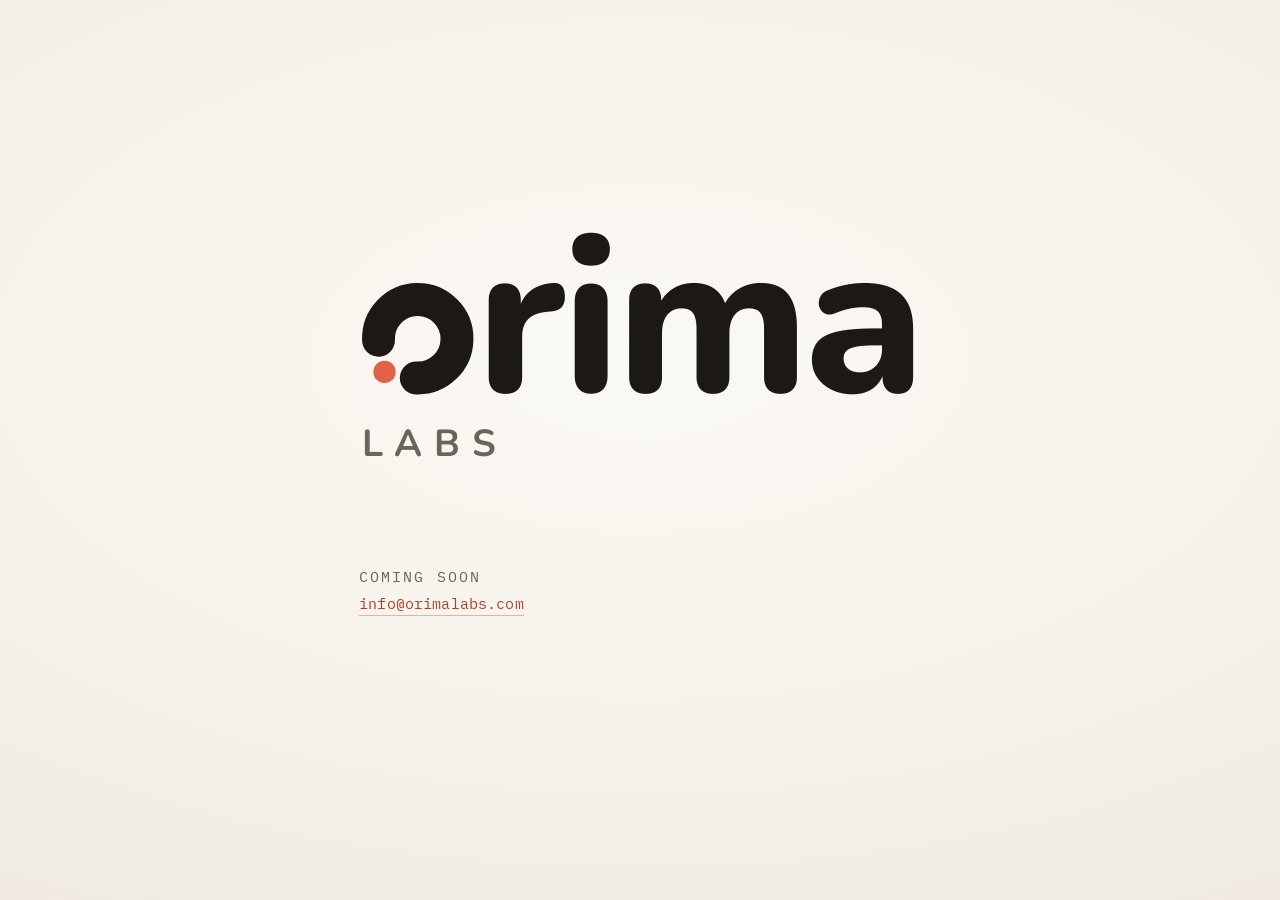
==== commit 691b77cd: "Use supplied Orima coming-soon landing page" ====
--- a/index.html
+++ b/index.html
@@ -1,91 +1,109 @@
 <!doctype html>
 <html lang="en">
-  <head>
-    <meta charset="UTF-8" />
-    <meta name="viewport" content="width=device-width, initial-scale=1" />
-    <meta name="description" content="Orima Labs is building private cancer navigation that combines a dedicated human team with multi-agent AI to carry complex care workflows through to completion." />
-    <meta name="theme-color" content="#161821" />
-    <meta property="og:title" content="Orima Labs | A more human cancer journey" />
-    <meta property="og:description" content="Private cancer navigation. Human accountability. Multi-agent execution." />
-    <meta property="og:type" content="website" />
-    <meta property="og:url" content="https://orimalabs.com/" />
-    <meta name="twitter:card" content="summary" />
-    <link rel="canonical" href="https://orimalabs.com/" />
-    <link rel="icon" href="./assets/orima-mark.svg" type="image/svg+xml" />
-    <link rel="preconnect" href="https://fonts.googleapis.com" />
-    <link rel="preconnect" href="https://fonts.gstatic.com" crossorigin />
-    <link href="https://fonts.googleapis.com/css2?family=DM+Sans:wght@400;500;600&amp;family=Manrope:wght@500;600;700&amp;display=swap" rel="stylesheet" />
-    <link rel="stylesheet" href="./styles.css" />
-    <title>Orima Labs | A more human cancer journey</title>
-  </head>
-  <body>
-    <a class="skip-link" href="#main">Skip to content</a>
-    <header class="site-header" data-header>
-      <a class="brand" href="#top" aria-label="Orima Labs home"><img src="./assets/orima-mark.svg" alt="" width="34" height="34" /><span>ORIMA <b>LABS</b></span></a>
-      <button class="menu-toggle" type="button" aria-expanded="false" aria-controls="site-nav"><span class="sr-only">Toggle navigation</span><span></span><span></span></button>
-      <nav id="site-nav" class="site-nav" aria-label="Primary navigation"><a href="#problem">Why Orima</a><a href="#platform">How it works</a><a href="#company">Company</a></nav>
-      <a class="header-contact" href="mailto:me@junjeon.com">Start a conversation</a>
-    </header>
-
-    <main id="main">
-      <section class="hero" id="top">
-        <div class="hero-glow" aria-hidden="true"></div>
-        <div class="hero-grid shell">
-          <div class="hero-copy">
-            <p class="eyebrow">Private cancer navigation · AI-native execution</p>
-            <h1>A more human<br />cancer journey.</h1>
-            <p class="hero-lede">Billionaire-level cancer navigation, scaled with multi-agent AI—so a family has both clear context and a team that carries the work through.</p>
-            <div class="hero-actions"><a class="button button-primary" href="#platform">See how Orima works</a><a class="text-link" href="mailto:me@junjeon.com">Talk with the founder <span>↗</span></a></div>
-          </div>
-          <div class="case-window" aria-label="Illustration of an Orima case workspace">
-            <div class="case-topbar"><span class="case-mark">ORI</span><span>Private case workspace</span><span class="case-status"><i></i> Dedicated instance</span></div>
-            <div class="case-body">
-              <div class="case-summary"><p class="micro-label">Active decision</p><h2>Next-line options</h2><div class="context-pills"><span>Clinical notes</span><span>Labs</span><span>Imaging</span><span>Genomics</span></div></div>
-              <div class="case-loop">
-                <div class="loop-head"><p class="micro-label">Open loop</p><span class="live-label">In progress</span></div>
-                <h3>Confirm trial reachability</h3>
-                <ol><li class="done"><span>1</span>Eligibility evidence assembled</li><li class="active"><span>2</span>Site availability being confirmed</li><li><span>3</span>Travel and timing plan</li></ol>
-              </div>
-              <div class="case-footer"><span>Team Ori</span><span>Human-owned · agent-operated</span></div>
-            </div>
-          </div>
-        </div>
-        <div class="hero-foot shell" aria-label="Orima operating model"><span>One private context</span><i></i><span>Human owner</span><i></i><span>Agents that execute</span></div>
-      </section>
-
-      <section class="problem section-paper" id="problem">
-        <div class="shell split-heading"><p class="section-kicker">Where care breaks</p><div><h2>Science is racing ahead.<br />Getting it to the patient is not.</h2><p class="large-copy">Cancer care is full of small operational gaps with outsized consequences. The appointment moves. A prescription is never called in. Imaging is not booked. Records arrive after the consult. Everyone is involved, but nobody owns the space between.</p></div></div>
-        <div class="shell gap-grid" aria-label="Examples of gaps in cancer care"><article><span>01</span><p>Appointment moved</p></article><article><span>02</span><p>Medication not ordered</p></article><article><span>03</span><p>Imaging not booked</p></article><article><span>04</span><p>Records sent too late</p></article></div>
-      </section>
-
-      <section class="platform section-dark" id="platform">
-        <div class="shell split-heading platform-intro"><p class="section-kicker">The Orima model</p><div><h2>AI explains the case.<br />Our team works it.</h2><p class="large-copy light-copy">Orima connects the patient, family, a named human team, and specialized AI agents to one shared context—then carries each question across portals, phone calls, forms, scheduling, and follow-up until the loop is closed.</p></div></div>
-        <div class="shell operating-grid">
-          <article><span class="card-number">01</span><div class="node-graphic context-graphic" aria-hidden="true"><i></i><i></i><i></i><i></i></div><h3>Orima Private Gateway</h3><p>One living case context for notes, labs, imaging, genomics, insurance, decisions, and constraints.</p></article>
-          <article><span class="card-number">02</span><div class="node-graphic human-graphic" aria-hidden="true"><i></i><i></i><i></i></div><h3>Team Ori</h3><p>A named human team owns the gaps, keeps the family oriented, and remains accountable for completion.</p></article>
-          <article><span class="card-number">03</span><div class="node-graphic agent-graphic" aria-hidden="true"><i></i><i></i><i></i><i></i></div><h3>Ori Agents</h3><p>Specialized agents extract decisions, prepare cited summaries, surface missing actions, and help execute the workflow.</p></article>
-        </div>
-      </section>
-
-      <section class="workflow section-cream">
-        <div class="shell workflow-layout">
-          <div class="workflow-copy"><p class="section-kicker">From question to closure</p><h2>Not another answer.<br />A completed loop.</h2><p>Information is abundant. Accountability is scarce. Orima is being built to turn one question or missing step into a visible, verifiable sequence of work.</p></div>
-          <ol class="workflow-list"><li><span>01</span><div><h3>Understand</h3><p>Ground the question in the complete case, not a single document.</p></div></li><li><span>02</span><div><h3>Decide</h3><p>Make the next action, owner, dependency, and deadline explicit.</p></div></li><li><span>03</span><div><h3>Execute</h3><p>Work across calls, messages, portals, scheduling, and paperwork.</p></div></li><li><span>04</span><div><h3>Verify</h3><p>Confirm the result, update the shared context, and close the loop.</p></div></li></ol>
-        </div>
-      </section>
-
-      <section class="matching section-coral"><div class="shell matching-grid"><div><p class="section-kicker">The first wedge</p><h2>Always-on trial matching for the whole patient.</h2></div><div class="matching-copy"><p>A trial match is not a static search result. It changes as biology, treatment history, patient capacity, site availability, travel, and timing change. Orima is designed to re-evaluate the full picture and work the reachable options—not simply produce a list.</p><div class="match-factors"><span>Biology</span><span>Patient capacity</span><span>Reachability</span></div></div></div></section>
-
-      <section class="privacy section-paper"><div class="shell privacy-grid"><div><p class="section-kicker">Private by architecture</p><h2>The case should belong to the patient.</h2></div><div class="privacy-copy"><p>Orima is being designed around a dedicated case instance rather than a shared pool: private memory, case-specific context, and compute summoned for the work at hand.</p><dl><div><dt>Dedicated</dt><dd>One private workspace per case.</dd></div><div><dt>Contained</dt><dd>No shared memory or cross-case context.</dd></div><div><dt>Accountable</dt><dd>Every action and source stays connected to the case.</dd></div></dl></div></div></section>
-
-      <section class="company section-dark" id="company"><div class="shell company-grid"><div class="founder-title"><p class="section-kicker">Founder-led · locally AI-operated</p><h2>Built close to the problem.</h2></div><div class="founder-copy"><p class="founder-name">Jun Jeon, MD</p><p>Jun is a physician, former Khosla Ventures partner, and hands-on builder with a background in immuno-oncology, genomics, clinical trials, and biomedical engineering. He is building Orima while navigating cancer care alongside his own family.</p><p>MD, University of Pennsylvania · BS, Chemical &amp; Biomolecular Engineering, Johns Hopkins University</p><a class="text-link" href="https://www.linkedin.com/in/jun-jeon/" rel="noreferrer">LinkedIn <span>↗</span></a></div></div></section>
-
-      <section class="stage section-cream"><div class="shell stage-grid"><p class="section-kicker">Current stage</p><div><h2>Building the first version.</h2><p>Orima Labs is an early-stage initiative of JWJ LLC. We are developing the product, operating model, privacy architecture, and first case workflow.</p><p class="stage-note">Orima does not currently provide medical diagnosis, treatment, or emergency services. Product descriptions on this page describe work in development.</p></div></div></section>
-
-      <section class="contact section-coral"><div class="shell contact-grid"><div><p class="section-kicker">Help build what should exist</p><h2>Let’s make complex care more navigable.</h2></div><div class="contact-action"><p>We welcome conversations with families, clinicians, cancer operators, AI builders, researchers, and aligned collaborators.</p><a class="button button-dark" href="mailto:me@junjeon.com">me@junjeon.com</a></div></div></section>
-    </main>
-
-    <footer class="site-footer"><div class="shell footer-grid"><a class="brand footer-brand" href="#top" aria-label="Back to top"><img src="./assets/orima-mark.svg" alt="" width="30" height="30" /><span>ORIMA <b>LABS</b></span></a><p>A research-stage initiative of JWJ LLC · California, USA</p><p>© <span data-year>2026</span> JWJ LLC</p></div></footer>
-    <script src="./script.js"></script>
-  </body>
+<head>
+<meta charset="utf-8">
+<meta name="viewport" content="width=device-width, initial-scale=1">
+<title>Orima Labs</title>
+<meta name="description" content="Orima Labs — coming soon.">
+<meta name="theme-color" content="#F5F1EA">
+<meta property="og:title" content="Orima Labs">
+<meta property="og:description" content="Coming soon.">
+<meta property="og:type" content="website">
+<link rel="icon" type="image/svg+xml" href="data:image/svg+xml,%3Csvg xmlns='http://www.w3.org/2000/svg' viewBox='0 0 100 100'%3E%3Cpath d='M16.62 51.26 A33.4 33.4 0 1 1 48.74 83.38' fill='none' stroke='%231C1915' stroke-width='28' stroke-linecap='round'/%3E%3Ccircle cx='21.72' cy='78.28' r='9.5' fill='%23E2604C'/%3E%3C/svg%3E">
+<link rel="preconnect" href="https://fonts.googleapis.com">
+<link rel="preconnect" href="https://fonts.gstatic.com" crossorigin>
+<link href="https://fonts.googleapis.com/css2?family=Nunito:wght@700;800&family=IBM+Plex+Mono:wght@400&display=swap" rel="stylesheet">
+<style>
+  *, *::before, *::after { box-sizing: border-box; }
+  html, body { margin: 0; }
+  body {
+    background: #F5F1EA;
+    color: #1C1915;
+    font-family: Nunito, ui-rounded, system-ui, sans-serif;
+    -webkit-font-smoothing: antialiased;
+    -moz-osx-font-smoothing: grayscale;
+  }
+  main {
+    min-height: 100vh;
+    min-height: 100svh;
+    padding: clamp(20px, 4vw, 48px) clamp(20px, 4vw, 48px) calc(clamp(20px, 4vw, 48px) + 8vh);
+    display: flex;
+    align-items: center;
+    justify-content: center;
+    background: radial-gradient(120% 90% at 50% 40%, #FBF9F4 0%, #F5F1EA 50%, #ECE5D8 100%);
+  }
+  .lockup {
+    display: flex;
+    flex-direction: column;
+    align-items: flex-start;
+    gap: 0.015em;
+    font-size: clamp(88px, 17vw, 232px);
+  }
+  h1 {
+    margin: 0;
+    font-size: 1em;
+    font-weight: 800;
+    letter-spacing: -0.02em;
+    line-height: 1;
+    white-space: nowrap;
+  }
+  .o {
+    display: inline-block;
+    width: 0.54em;
+    height: 0.54em;
+    vertical-align: -0.025em;
+    line-height: 0;
+    transform-origin: 50% 50%;
+    animation: orbit 18s linear infinite;
+  }
+  .o svg { display: block; width: 100%; height: 100%; overflow: visible; }
+  @keyframes orbit { to { transform: rotate(360deg); } }
+  @media (prefers-reduced-motion: reduce) { .o { animation-duration: 60s; } }
+  .labs {
+    font-size: 0.173em;
+    font-weight: 700;
+    letter-spacing: 0.32em;
+    text-transform: uppercase;
+    color: #6B645A;
+    padding-left: 0.07em;
+    margin-top: -0.2em;
+    line-height: 1;
+  }
+  .info {
+    display: flex;
+    flex-direction: column;
+    align-items: flex-start;
+    gap: 10px;
+    margin-top: calc(1.3em + 4.8 * max(13px, 0.068em) + 20px);
+    padding-left: 0.012em;
+    font-family: "IBM Plex Mono", ui-monospace, monospace;
+    font-size: max(13px, 0.068em);
+    font-weight: 400;
+    line-height: 1.2;
+  }
+  .soon { letter-spacing: 0.14em; text-transform: uppercase; color: #6B645A; }
+  .info a {
+    color: #AD3F2B;
+    letter-spacing: 0.01em;
+    text-decoration: none;
+    border-bottom: 1px solid rgba(173, 63, 43, 0.35);
+    padding-bottom: 2px;
+    transition: border-color 0.2s;
+  }
+  .info a:hover, .info a:focus-visible { border-bottom-color: #AD3F2B; }
+  .info a:focus-visible { outline: 2px solid #AD3F2B; outline-offset: 4px; border-radius: 2px; }
+</style>
+</head>
+<body>
+<main>
+  <div class="lockup">
+    <h1 aria-label="orima"><span class="o" aria-hidden="true"><svg viewBox="0 0 100 100" fill="none"><path d="M16.62 51.26 A33.4 33.4 0 1 1 48.74 83.38" stroke="#1C1915" stroke-width="28" stroke-linecap="round"/><circle cx="21.72" cy="78.28" r="9.5" fill="#E2604C"/></svg></span><span aria-hidden="true">rima</span></h1>
+    <span class="labs">Labs</span>
+    <div class="info">
+      <span class="soon">Coming soon</span>
+      <a href="mailto:info@orimalabs.com">info@orimalabs.com</a>
+    </div>
+  </div>
+</main>
+</body>
 </html>
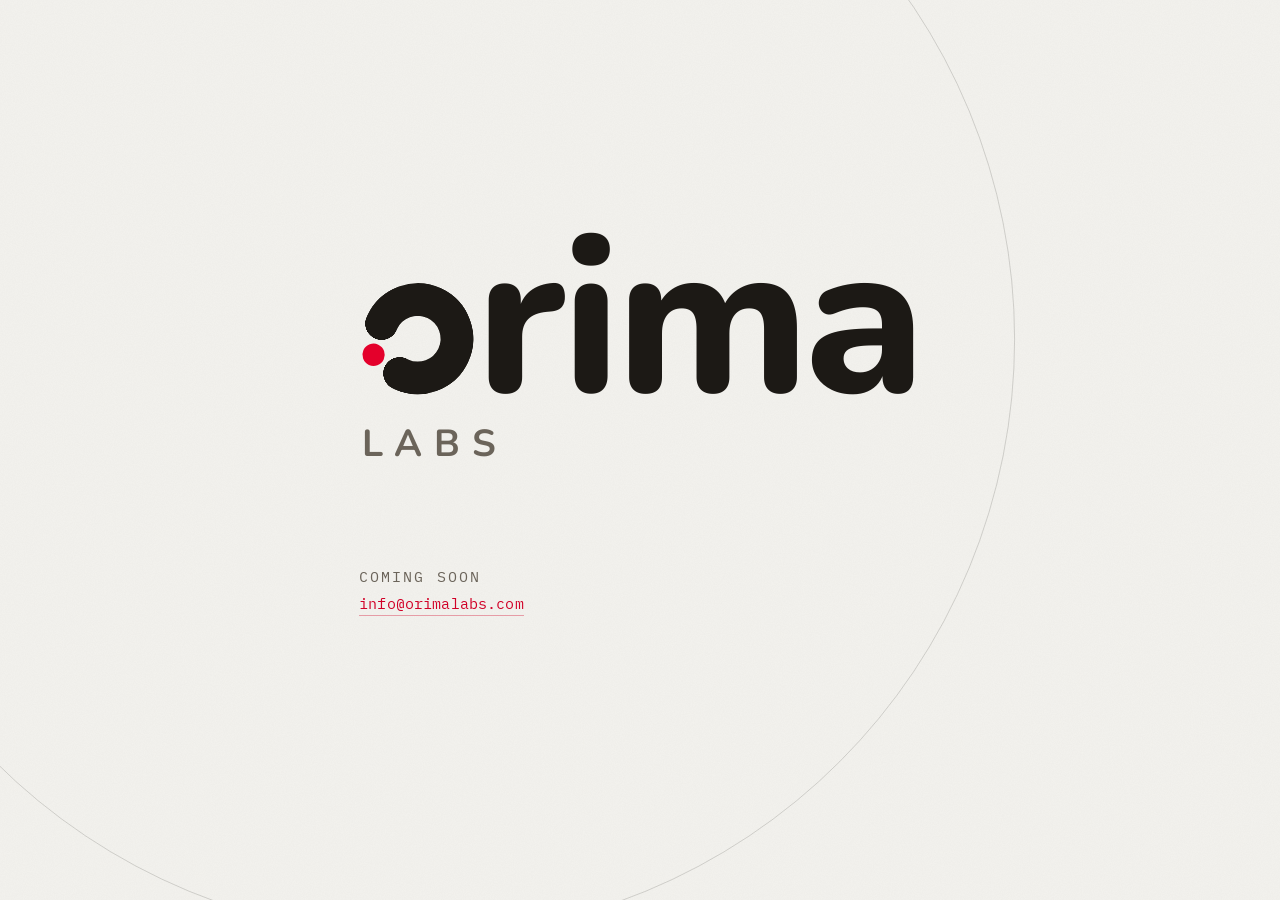
==== commit fc0c7a64: "Update Orima landing page" ====
--- a/index.html
+++ b/index.html
@@ -5,11 +5,11 @@
 <meta name="viewport" content="width=device-width, initial-scale=1">
 <title>Orima Labs</title>
 <meta name="description" content="Orima Labs — coming soon.">
-<meta name="theme-color" content="#F5F1EA">
+<meta name="theme-color" content="#F3F2EE">
 <meta property="og:title" content="Orima Labs">
 <meta property="og:description" content="Coming soon.">
 <meta property="og:type" content="website">
-<link rel="icon" type="image/svg+xml" href="data:image/svg+xml,%3Csvg xmlns='http://www.w3.org/2000/svg' viewBox='0 0 100 100'%3E%3Cpath d='M16.62 51.26 A33.4 33.4 0 1 1 48.74 83.38' fill='none' stroke='%231C1915' stroke-width='28' stroke-linecap='round'/%3E%3Ccircle cx='21.72' cy='78.28' r='9.5' fill='%23E2604C'/%3E%3C/svg%3E">
+<link rel="icon" type="image/svg+xml" href="data:image/svg+xml,%3Csvg xmlns='http://www.w3.org/2000/svg' viewBox='0 0 100 100'%3E%3Cpath d='M16.62 51.26 A33.4 33.4 0 1 1 48.74 83.38' fill='none' stroke='%231C1915' stroke-width='28' stroke-linecap='round'/%3E%3Ccircle cx='21.72' cy='78.28' r='9.5' fill='%23E4002B'/%3E%3C/svg%3E">
 <link rel="preconnect" href="https://fonts.googleapis.com">
 <link rel="preconnect" href="https://fonts.gstatic.com" crossorigin>
 <link href="https://fonts.googleapis.com/css2?family=Nunito:wght@700;800&family=IBM+Plex+Mono:wght@400&display=swap" rel="stylesheet">
@@ -17,28 +17,62 @@
   *, *::before, *::after { box-sizing: border-box; }
   html, body { margin: 0; }
   body {
-    background: #F5F1EA;
+    background: #F3F2EE;
     color: #1C1915;
     font-family: Nunito, ui-rounded, system-ui, sans-serif;
     -webkit-font-smoothing: antialiased;
     -moz-osx-font-smoothing: grayscale;
   }
   main {
+    position: relative;
+    overflow: hidden;
     min-height: 100vh;
     min-height: 100svh;
     padding: clamp(20px, 4vw, 48px) clamp(20px, 4vw, 48px) calc(clamp(20px, 4vw, 48px) + 8vh);
     display: flex;
     align-items: center;
     justify-content: center;
-    background: radial-gradient(120% 90% at 50% 40%, #FBF9F4 0%, #F5F1EA 50%, #ECE5D8 100%);
+    background: #F3F2EE;
+  }
+  /* fine paper grain */
+  .grain {
+    position: absolute; inset: 0; width: 100%; height: 100%;
+    opacity: 0.35; mix-blend-mode: multiply; pointer-events: none;
   }
   .lockup {
+    position: relative;
     display: flex;
     flex-direction: column;
     align-items: flex-start;
     gap: 0.015em;
     font-size: clamp(88px, 17vw, 232px);
   }
+  .lockup > :not(.orbit) { position: relative; }
+  /* wide orbit, centered on the o */
+  .orbit {
+    position: absolute;
+    left: calc(0.27em - 2.75em);
+    top: calc(0.584em - 2.75em);
+    width: 5.5em;
+    height: 5.5em;
+    pointer-events: none;
+  }
+  .orbit svg { position: absolute; inset: 0; width: 100%; height: 100%; overflow: visible; }
+  .satellite {
+    position: absolute; inset: 0;
+    transform-origin: 50% 50%;
+    animation: satellite 36s linear infinite;
+  }
+  .satellite::before {
+    content: "";
+    position: absolute;
+    left: 50%; top: 0;
+    width: 0.045em; height: 0.045em;
+    margin: -0.0225em 0 0 -0.0225em;
+    border-radius: 50%;
+    background: #E4002B;
+  }
+  @keyframes satellite { from { transform: rotate(-40deg); } to { transform: rotate(320deg); } }
   h1 {
     margin: 0;
     font-size: 1em;
@@ -54,11 +88,14 @@
     vertical-align: -0.025em;
     line-height: 0;
     transform-origin: 50% 50%;
-    animation: orbit 18s linear infinite;
+    animation: spin 18s linear infinite;
   }
   .o svg { display: block; width: 100%; height: 100%; overflow: visible; }
-  @keyframes orbit { to { transform: rotate(360deg); } }
-  @media (prefers-reduced-motion: reduce) { .o { animation-duration: 60s; } }
+  @keyframes spin { to { transform: rotate(360deg); } }
+  @media (prefers-reduced-motion: reduce) {
+    .o { animation-duration: 60s; }
+    .satellite { animation-duration: 120s; }
+  }
   .labs {
     font-size: 0.173em;
     font-weight: 700;
@@ -83,21 +120,26 @@
   }
   .soon { letter-spacing: 0.14em; text-transform: uppercase; color: #6B645A; }
   .info a {
-    color: #AD3F2B;
+    color: #D10027;
     letter-spacing: 0.01em;
     text-decoration: none;
-    border-bottom: 1px solid rgba(173, 63, 43, 0.35);
+    border-bottom: 1px solid rgba(209, 0, 39, 0.35);
     padding-bottom: 2px;
     transition: border-color 0.2s;
   }
-  .info a:hover, .info a:focus-visible { border-bottom-color: #AD3F2B; }
-  .info a:focus-visible { outline: 2px solid #AD3F2B; outline-offset: 4px; border-radius: 2px; }
+  .info a:hover, .info a:focus-visible { border-bottom-color: #D10027; }
+  .info a:focus-visible { outline: 2px solid #D10027; outline-offset: 4px; border-radius: 2px; }
 </style>
 </head>
 <body>
 <main>
+  <svg class="grain" aria-hidden="true"><filter id="grain"><feTurbulence type="fractalNoise" baseFrequency="0.9" numOctaves="3" stitchTiles="stitch"/><feColorMatrix type="matrix" values="0 0 0 0 0.11  0 0 0 0 0.1  0 0 0 0 0.08  0 0 0 0.09 0"/></filter><rect width="100%" height="100%" filter="url(#grain)"/></svg>
   <div class="lockup">
-    <h1 aria-label="orima"><span class="o" aria-hidden="true"><svg viewBox="0 0 100 100" fill="none"><path d="M16.62 51.26 A33.4 33.4 0 1 1 48.74 83.38" stroke="#1C1915" stroke-width="28" stroke-linecap="round"/><circle cx="21.72" cy="78.28" r="9.5" fill="#E2604C"/></svg></span><span aria-hidden="true">rima</span></h1>
+    <div class="orbit" aria-hidden="true">
+      <svg viewBox="0 0 100 100" fill="none"><circle cx="50" cy="50" r="49.9" stroke="#1C1915" stroke-opacity="0.16" stroke-width="1" vector-effect="non-scaling-stroke"/></svg>
+      <div class="satellite"></div>
+    </div>
+    <h1 aria-label="orima"><span class="o" aria-hidden="true"><svg viewBox="0 0 100 100" fill="none"><defs><filter id="goo" x="-20%" y="-20%" width="140%" height="140%"><feGaussianBlur stdDeviation="2.2"/><feColorMatrix values="1 0 0 0 0  0 1 0 0 0  0 0 1 0 0  0 0 0 18 -8"/></filter><mask id="knock" maskUnits="userSpaceOnUse" x="-10" y="-10" width="120" height="120"><g filter="url(#goo)"><circle class="keep" cx="50" cy="50" r="33.4" stroke="#fff" stroke-width="28" stroke-linecap="round" stroke-dasharray="159.96 49.90" transform="rotate(177.8 50 50)"/></g></mask></defs><circle cx="50" cy="50" r="33.4" stroke="#1C1915" stroke-width="28" mask="url(#knock)"/><circle class="dot" cx="21.72" cy="78.28" r="9.5" fill="#E4002B"/><circle class="drop" cx="21.72" cy="78.28" r="0" fill="#E4002B"/><circle class="drop" cx="21.72" cy="78.28" r="0" fill="#E4002B"/><circle class="drop" cx="21.72" cy="78.28" r="0" fill="#E4002B"/><circle class="drop" cx="21.72" cy="78.28" r="0" fill="#E4002B"/><circle class="drop" cx="21.72" cy="78.28" r="0" fill="#E4002B"/></svg></span><span aria-hidden="true">rima</span></h1>
     <span class="labs">Labs</span>
     <div class="info">
       <span class="soon">Coming soon</span>
@@ -105,5 +147,62 @@
     </div>
   </div>
 </main>
+<script>
+/* The o is a full ring. Around the dot, a knockout (the mask) carves the gap.
+   While the dot passes the right side (~1 to ~4 o'clock, where the o would read
+   as a "c"), the knockout's edges flow in toward the dot like water, the dot
+   splashes into droplets, and the ring closes. On the way out it reverses,
+   and the dot simply swells back (no splash).
+   The CSS spin stays as the no-JS fallback. */
+(() => {
+  const o = document.querySelector('.o');
+  const keep = o.querySelector('.keep'), dot = o.querySelector('.dot');
+  const drops = [...o.querySelectorAll('.drop')];
+  const SPREAD = [-70, -35, 0, 35, 70], SIZE = [1.8, 2.6, 3.2, 2.6, 1.8];
+  const reduce = matchMedia('(prefers-reduced-motion: reduce)').matches;
+  const period = reduce ? 60000 : 18000;
+  const C = 2 * Math.PI * 33.4, HOME = 135, rad = HOME * Math.PI / 180;
+  const PHI_REST = 42.8, PHI_TOUCH = 35.9;           // knockout half-width: at rest / edges touching the dot
+  const clamp = x => Math.max(0, Math.min(1, x));
+  const sm = x => { x = clamp(x); return x * x * (3 - 2 * x); };
+  const inCubic = x => { x = clamp(x); return x * x * x; };
+  function state(a) {
+    const s = (HOME + a) % 360;                       // where the dot is on screen, clockwise from 3 o'clock
+    let u = 0;                                        // 0 = open, 1 = closed
+    if (s >= 280 && s < 320) u = (s - 280) / 40;
+    else if (s >= 320 || s < 20) u = 1;
+    else if (s >= 20 && s < 60) u = 1 - (s - 20) / 40;
+    const phi = u < 0.55
+      ? PHI_REST - (PHI_REST - PHI_TOUCH) * inCubic(u / 0.55)   // edges drawn toward the dot
+      : PHI_TOUCH * (1 - sm((u - 0.55) / 0.45));                // edges flow together
+    const v = clamp((u - 0.58) / 0.38);                         // 0 = dot at rest, 1 = gone
+    return { phi, v, emerging: s >= 20 && s < 60 };
+  }
+  o.style.animation = 'none';
+  const t0 = performance.now();
+  function frame(now) {
+    const a = ((now - t0) / period * 360) % 360;
+    const { phi, v, emerging } = state(a);
+    o.style.transform = `rotate(${a.toFixed(2)}deg)`;
+    keep.setAttribute('stroke-dasharray', `${(C * (360 - 2 * phi) / 360).toFixed(2)} ${(C * 2 * phi / 360).toFixed(2)}`);
+    keep.setAttribute('transform', `rotate(${(HOME + phi).toFixed(2)} 50 50)`);
+    if (emerging) {                                             // coming out: the dot simply swells back
+      dot.setAttribute('r', (9.5 * (1 - sm(v))).toFixed(2));
+      drops.forEach(d => d.setAttribute('r', '0'));
+    } else {                                                    // going in: pinched, it splashes
+      dot.setAttribute('r', (9.5 * (1 - sm(v / 0.7))).toFixed(2));
+      const w = clamp((v - 0.4) / 0.6), ease = 1 - Math.pow(1 - w, 3);
+      drops.forEach((d, k) => {
+        const ang = (HOME + SPREAD[k]) * Math.PI / 180, dist = 9.5 + 15 * ease;
+        d.setAttribute('cx', (21.72 + dist * Math.cos(ang)).toFixed(2));
+        d.setAttribute('cy', (78.28 + dist * Math.sin(ang)).toFixed(2));
+        d.setAttribute('r', (w > 0 ? SIZE[k] * (1 - sm(w)) : 0).toFixed(2));
+      });
+    }
+    requestAnimationFrame(frame);
+  }
+  requestAnimationFrame(frame);
+})();
+</script>
 </body>
 </html>
